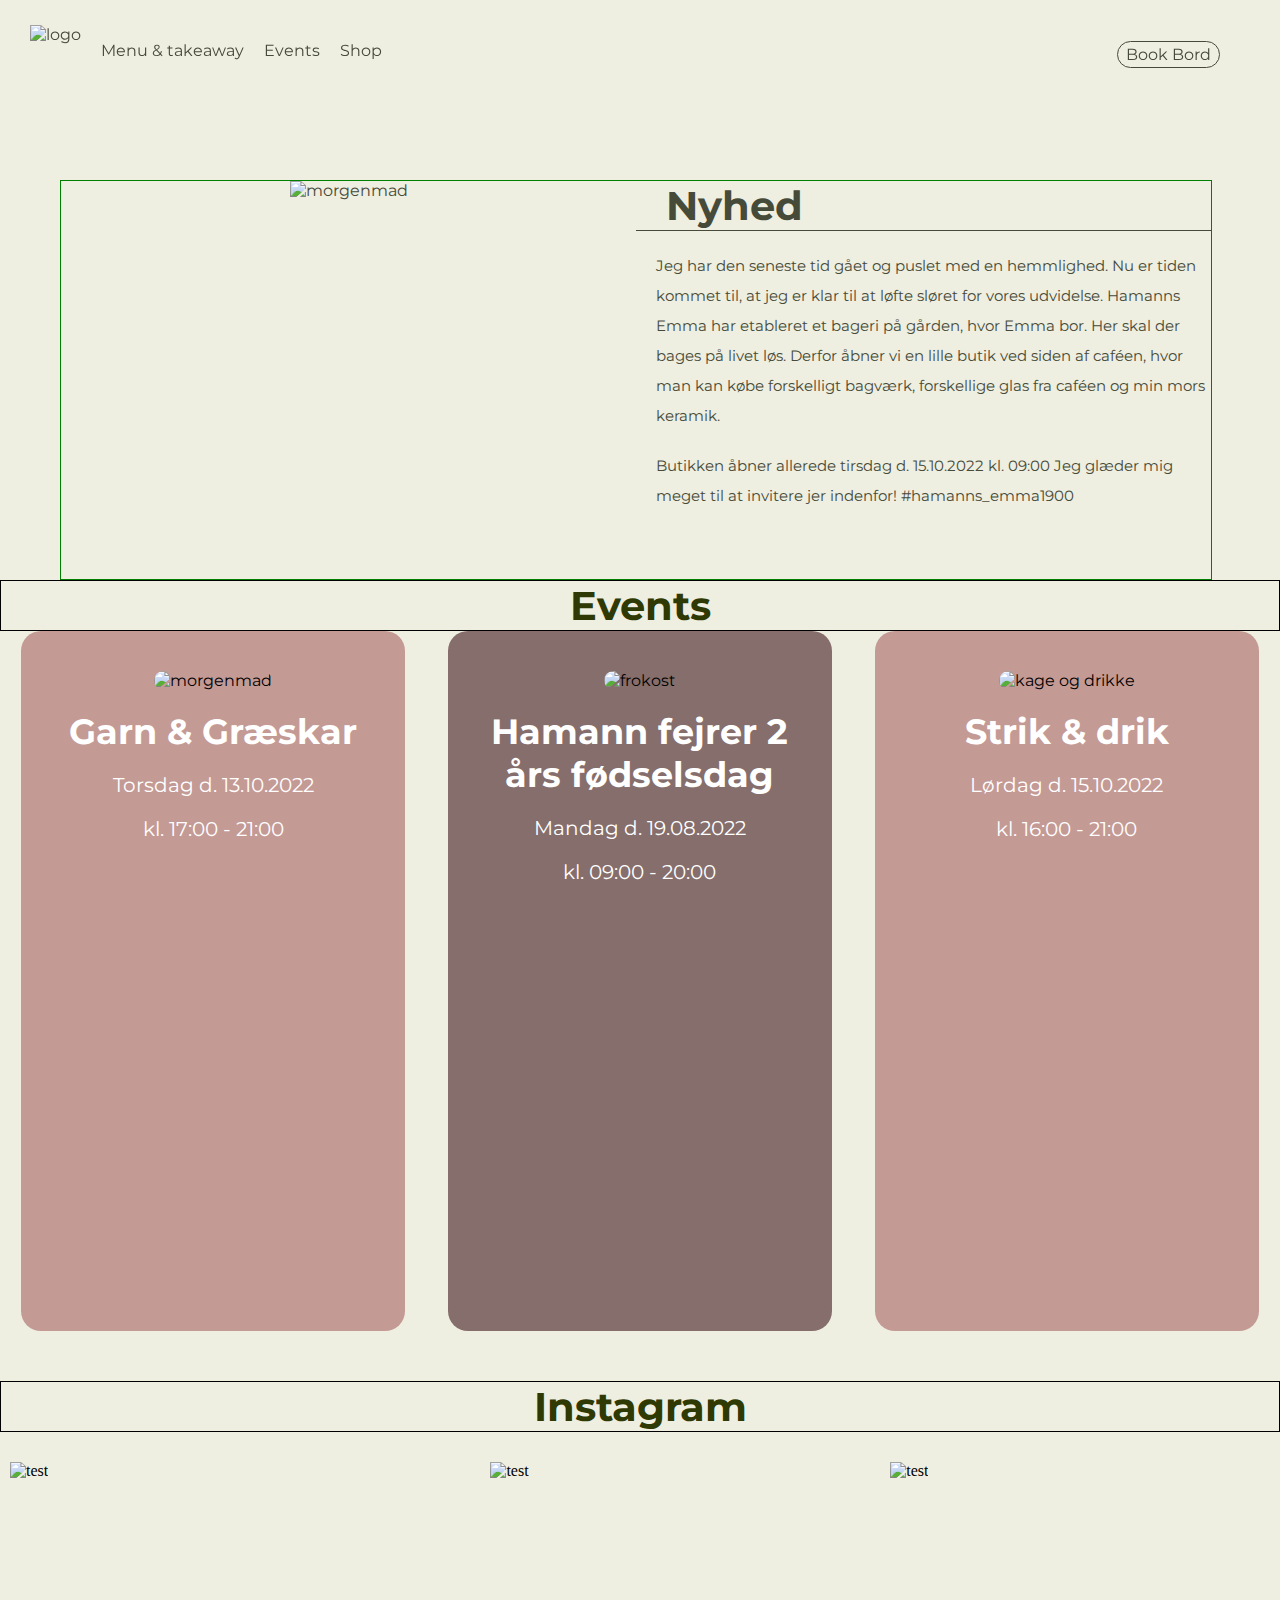
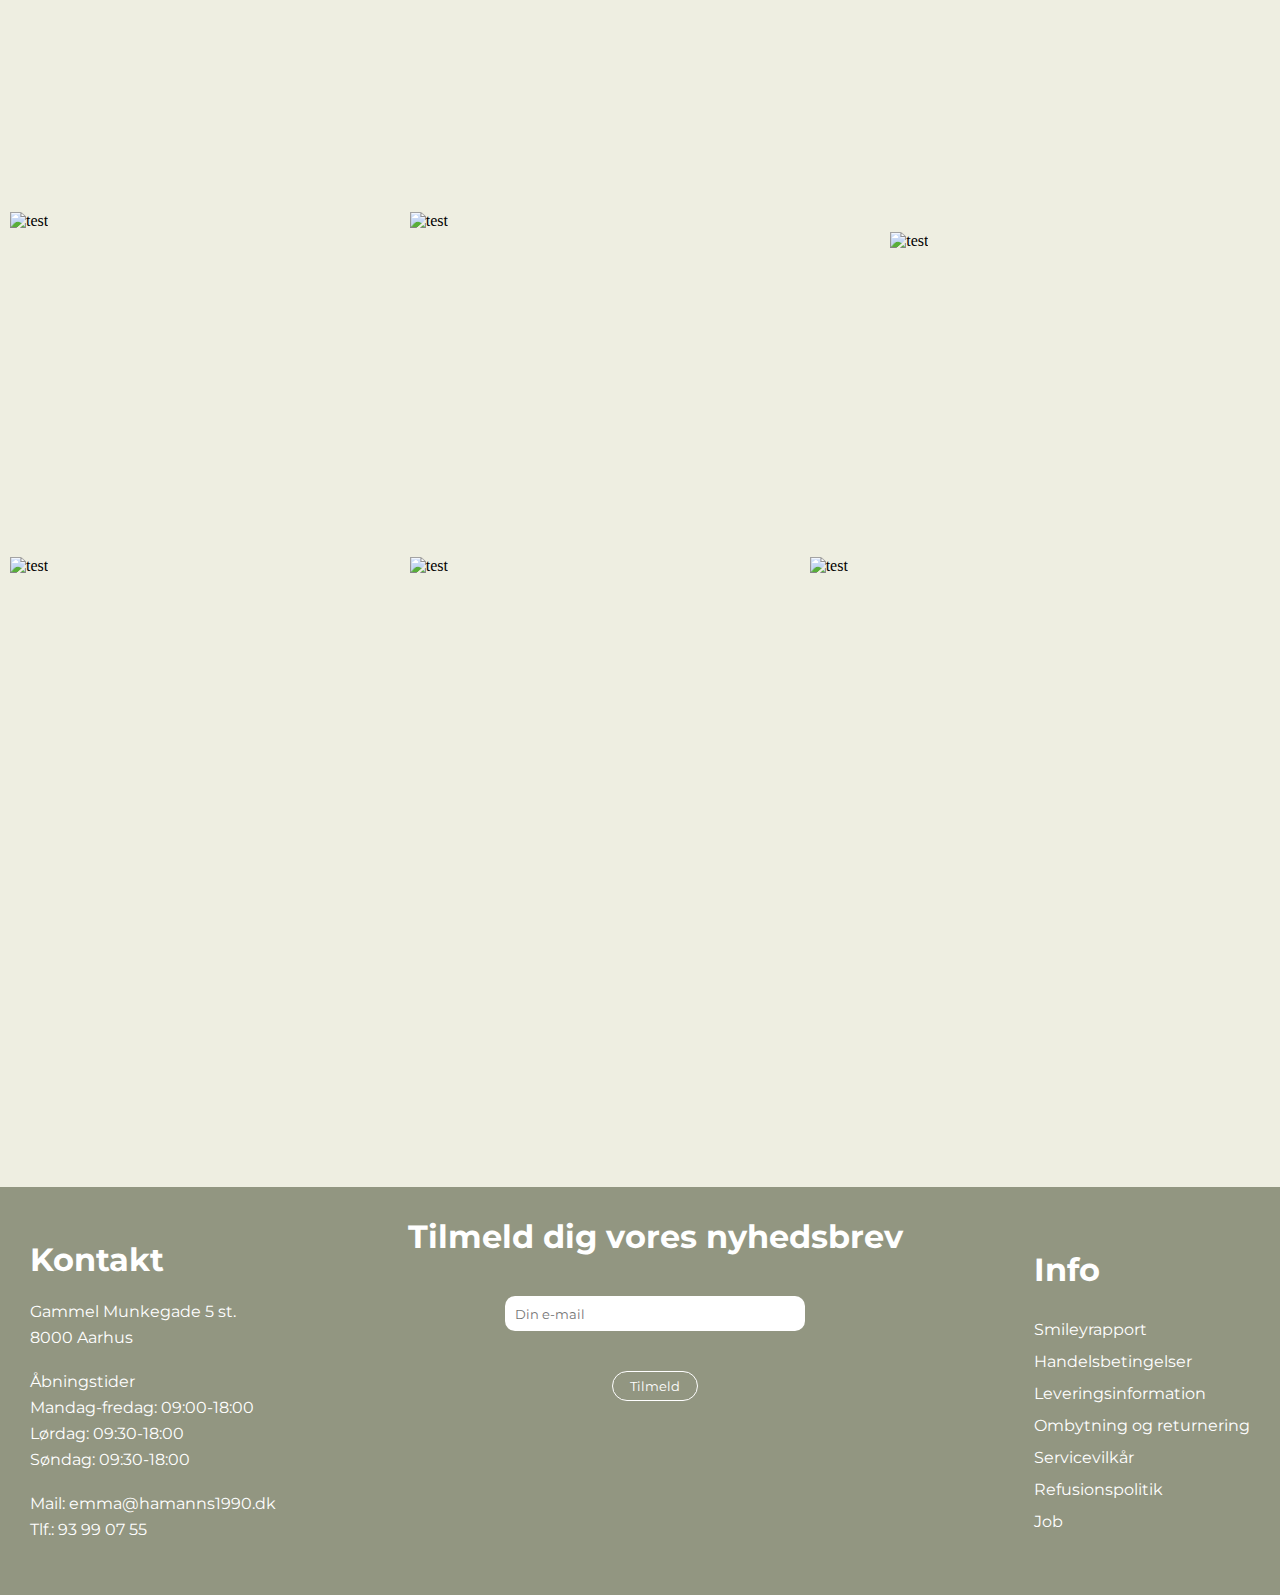
==== events.html @ f85b0db5 "SOFIE ALT nogenlunde rettet" ====
<!DOCTYPE html>
<html lang="en">
<head>
    <meta charset="UTF-8">
    <meta http-equiv="X-UA-Compatible" content="IE=edge">
    <meta name="viewport" content="width=device-width, initial-scale=1.0">
    <title>Events</title>

    <script src="https://kit.fontawesome.com/a5ca7cf292.js" crossorigin="anonymous"></script>

    <!-- LINK TIL STYLESHEET -->
    <link rel="Stylesheet" href="stylesheet_events.css">

     <!-- LINK TIL FONT -->
    <link rel="preconnect" href="https://fonts.googleapis.com"> 
    <link rel="preconnect" href="https://fonts.gstatic.com" crossorigin> 
    <link href="https://fonts.googleapis.com/css2?family=Montserrat:wght@300&display=swap" rel="stylesheet">

    <link rel="preconnect" href="https://fonts.googleapis.com">
    <link rel="preconnect" href="https://fonts.gstatic.com" crossorigin>
    <link href="https://fonts.googleapis.com/css2?family=Zen+Kurenaido&display=swap" rel="stylesheet">

</head>
<body>

<!-- HEADER -->
<main>
    <header>
        <nav class="puff-in-center" >
            <div>
               <a href="index.html"> <img src="images/logo.grøn.png" alt="logo" height="50px" width="auto"></a> 
            </div>
            <div class="navbar-left" >
                <div class="dropdown">
                    <button class="dropbtn">Menu & takeaway</button>

                    <div class="dropdown-content">
                      <a class="hover-underline-animation-dark" href="menu.html">Morgenmad</a>
                      <a class="hover-underline-animation-dark" href="menu.html#frokost">Frokost</a>
                      <a class="hover-underline-animation-dark" href="menu.html#kage">Kage & drikke</a>

                    </div>
                  </div> 

                <a href="events.html">Events</a>

                <div class="dropdown">
                    <button class="dropbtn">Shop</button>
                    <div class="dropdown-content">
                      <a class="hover-underline-animation-dark" href="shop.html">Kage</a>
                      <a class="hover-underline-animation-dark" href="shop.html">Glas</a>
                    </div>
                  </div>    
            </div>

            <div class="navbar-right" >
                <a href="#"><i class="fa-solid fa-bag-shopping"></i></a>
                <a id="book-button" href="#">Book Bord</a>
            </div>

            <div id="menuToggle">
                <!--Vi laver en skjult checkbox og placerer ovenpå vores burgermenu-->
                <input type="checkbox" />
                
                <!--Vi laver spans som vi programmerer til vores burger-->
                <span></span>
                <span></span>
                <span></span>
                
                <ul id="menu">
                  <a class="hover-underline-animation-dark" href="menu.html"><li>Menu & takeaway</li></a>
                  <a class="hover-underline-animation-dark" href="events.html"><li>Events</li></a>
                  <a class="hover-underline-animation-dark" href="shop.html"><li>Shop</li></a>
                </ul>
              </div>  
        </nav>
    </header>


<!-- SEKTION OM OS -->
<section class="cardsection">

    <div><img src="images/nyhed2.png" alt="morgenmad"></div>
    
    <div>
          <h1>Nyhed</h1>
          <hr>
          <p>Jeg har den seneste tid gået og puslet med en hemmlighed. Nu er tiden kommet til, 
             at jeg er klar til at løfte sløret for vores udvidelse. 
            Hamanns Emma har etableret et bageri på gården, hvor Emma bor. Her skal der bages på livet løs. 
            Derfor åbner vi en lille butik ved siden af caféen, hvor man kan købe forskelligt bagværk, forskellige glas fra caféen og min mors keramik.</p>
            
            <p>Butikken åbner allerede tirsdag d. 15.10.2022 kl. 09:00
            Jeg glæder mig meget til at invitere jer indenfor! #hamanns_emma1900</p>
    </div>
    
  </section>

<!-- CARDSCONTAINER MENU -->
    


<section class="overskrift" >
    <h1>Events</h1>
</section>
      
<section class="cardscontainer">
  <div>
      <img src="images/tredjeevent.png" alt="morgenmad">
        <h2> Garn & Græskar </h2>
        <p>Torsdag d. 13.10.2022 </p>
        <p>kl. 17:00 - 21:00</p>
  </div>
  
  <div a href="#">
        <img src="images/andetevent.png" alt="frokost">
        <h2>Hamann fejrer 2 års fødselsdag</h2>
        <p>Mandag d. 19.08.2022 </p>
        <p>kl. 09:00 - 20:00</p>
  </div>
  
  <div>
        <img src="images/førsteevent.png" alt="kage og drikke">
        <h2>Strik & drik</h2>
        <p>Lørdag d. 15.10.2022 </p>
        <p>kl. 16:00 - 21:00</p>
  </div>
  
</section>

<!-- KOLONNER INSTAGRAM -->

<section class="overskrift_instagram">
    <h1>Instagram</h1>
</section>
    
        <!-- KOLONNE ET : -->
        <section class="instagram_et">

            <div class="insta_et">
                <img src="images/instagram1.jpg" alt="test">
            </div>

            <div class="insta_to">
                <img src="images/instagram2.jpg" alt="test">
            </div>

            <div class="insta_tre">
                <img src="images/instagram3.jpg" alt="test">
            </div>
        </section>

        <!-- KOLONNE TO: -->
        <section class="instagram_to">

            <div class="insta_fire">
                <img src="images/instagram4.jpg" alt="test">
            </div>

            <div class="insta_fem">
                <img src="images/instagram5.jpg" alt="test">
            </div>
            
            <div class="insta_seks">
                <img src="images/instagram6.jpg" alt="test">
            </div>
        </section>

        <!-- KOLONNE Tre: -->
        <section class="instagram_tre">

            <div class="nyhed_fire">
                <img src="images/instagram7.jpg" alt="test">
            </div>

            <div class="nyhed_fem">
                <img src="images/instagram8.jpg" alt="test">
            </div>

            <div class="nyhed_seks">
                <img src="images/instagram9.jpg" alt="test">
            </div>
        </section>






    


    <footer>
        <div class="footer">
            <div id="column-one" >
                <h1>Kontakt</h1>
                <p>Gammel Munkegade 5 st.</p>
                <p>8000 Aarhus</p>
                <br>
                <p>Åbningstider</p>
                <p>Mandag-fredag: 09:00-18:00</p>
                <p>Lørdag: 09:30-18:00</p>
                <p>Søndag: 09:30-18:00</p>
                <br>
                <p>Mail: emma@hamanns1990.dk</p>
                <p>Tlf.: 93 99 07 55</p>
            </div>

            <div id="column-two">
                <h1>Tilmeld dig vores nyhedsbrev</h1>
                <form>
                    <input type="email" placeholder="Din e-mail" required>
                    <br>
                    <button type="submit">Tilmeld</button>
                </form>
                <div class="social-icons">
                    <i class="fa-brands fa-instagram"></i>
                    <i class="fa-brands fa-square-facebook"></i>
                </div>
            </div>

            <div id="column-three" >
                <h1>Info</h1>
                <a class="hover-underline-animation" href="#">Smileyrapport</a>
                <a class="hover-underline-animation" href="#">Handelsbetingelser</a>
                <a class="hover-underline-animation" href="#">Leveringsinformation</a>
                <a class="hover-underline-animation" href="#">Ombytning og returnering</a>
                <a class="hover-underline-animation" href="#">Servicevilkår</a>
                <a class="hover-underline-animation" href="#">Refusionspolitik</a>
                <a class="hover-underline-animation" href="#">Job</a>
            </div>
        </div>
    </footer>

</main>
</body>
</html>
---- stylesheet_events.css ----
*{
    margin: 0;
    padding: 0;
    box-sizing: border-box;
    text-decoration: none;
    list-style: none;}

main{
    background-color: #eeeee1;}

header{height: 30px;}


/* NAVIGATIONSBAR */
nav{
  width: 100%;
  z-index: 1;
  padding-top: 25px;
  position: fixed;}

nav img{
  margin-left: 10px;
  display: block;
  float: left;}

nav div a{
  display: block;
  float: left;
  color: #464a38;
  font-family: 'Montserrat', sans-serif;
  margin-right: 20px;
  margin-left: 20px;}

nav div i{
    color: #464a38;}

.navbar-left{
  margin-top: 16px;}

.navbar-right{
  float: right;}

#nav-mobile i{
  text-align: end;
  font-size: 40px;}


/* DROPDOWN I NAV */
.dropdown {
  float: left;
  overflow: hidden;}

.dropdown .dropbtn {
  font-size: 16px;  
  border: none;
  outline: none;
  color: #464a38;
  font-family: 'Montserrat', sans-serif;
  background-color: inherit;}

.navbar a:hover, .dropdown:hover .dropbtn {
  cursor: pointer;}

.dropdown-content {
  display: none;
  position: absolute;
  min-width: 160px;
  z-index: 0;
  animation: tracking-in-expand 0.7s cubic-bezier(0.215, 0.610, 0.355, 1.000) both;}

.dropdown-content a {
  float: none;
  color: #464a38;
  text-decoration: none;
  display: block;
  text-align: left;
  margin-left: -1px;
  margin-top: 10px;}

.dropdown:hover .dropdown-content {
  display: block;}

/* BOOK BORD KNAP I NAV */
#book-button{
  border: 1px solid #464a38;
  border-radius: 30px;
  padding: 3px 8px 3px 8px;
  transition: all .2s ease-in-out;
}

#book-button:hover{
  background-color: rgba(69, 71, 51, 0.127);
  transform: scale(1.2);
}


#book-button-forside a{
    position: absolute;
    top: 520px;
    left: 210px;
    color: #464a38;
    font-family: 'Montserrat', sans-serif;
    border-bottom: 1px #464a38 solid;
    padding: 0px 10px 0px 10px;
    font-size: 25px;
    transition: all .2s ease-in-out;
    animation: tracking-in-expand 2s cubic-bezier(0.215, 0.610, 0.355, 1.000) both;
  }
  
  #book-button-forside :hover{
    transform: scale(1.1);
  }














/* OVERSKRIFT EVENTS*/
.overskrift h1{
    width: 100%;
    color: #2e3903;
    font-family: 'Montserrat', sans-serif;
    font-size: 40px;
    border: 1px solid black;
    text-align: center;
  }




/* CARDSCONTAINER - EVENTS */
.cardscontainer{
    display:flex;
    justify-content:space-around;
    width:100%;
    flex-wrap:wrap;
    
    margin-bottom: 50px;
    height: 700px;
  }

.cardscontainer div{
    width:30%;
    border-radius:20px;
    position: relative;
    font-family: 'Montserrat', sans-serif;
    text-align:center;
}


.cardscontainer div h2{
    font-size: 35px;
    color: white;
    padding-left: 15px;
    padding-right: 15px;
    padding-bottom: 20px;
  }

.cardscontainer div p{
    font-size: 20px;
    color: white;
    padding-bottom: 20px;
  }

.cardscontainer div:first-child, .cardscontainer div:last-child{
    background-color: #c49a95;}

.cardscontainer div:nth-child(2){
    background-color: #856e6b;}





.cardscontainer img{
    margin-top: 40px;
    border-radius: 10px;
    margin-bottom: 20px;}

    













/* CARDSECTION - EVENTS - NYHED */
.cardsection{
    display:flex;
    justify-content:space-around;
    width:90%;

    margin-left: 60px;
    margin-top: 150px;
    height: 400px;
    color: #464a38;
    border: 1px solid green;
  }

.cardsection div{
  width:50%;
  padding-bottom:5px;
  
  
  border-radius:20px;
  position: relative;
  font-family: 'Montserrat', sans-serif;
  text-align:center;}

.cardsection h1{
    font-size: 40px;
    margin-left: 30px;
    margin-bottom: 0px;
    text-align: left;}

.cardsection p{
    text-align: left;
    line-height: 30px;
    margin-left: 20px;
    margin-top: 20px;
    font-size: 15px;}

hr{
    height: 1px;
    background-color: #464a38;
    border: none;}

















/* OVERSKRIFT INSTAGRAM */
  .overskrift_instagram h1{
    width: 100%;
    color: #2e3903;
    font-family: 'Montserrat', sans-serif;
    font-size: 40px;
    border: 1px solid black;
    text-align: center;
  }


/* INSTAGRAM SECTION */
.instagram_et, .instagram_to, .instagram_tre{
    display: flex;
    justify-content: space-around;
    overflow: hidden;
    }

 .instagram_et > div, .instagram_to > div, .instagram_tre > div{
    width: 33%;
    height: 330px;
    margin: 10px;
    background-color: #eeeee1;
    position: relative;}

/* INSTAGRAM RÆKKE 1 */
 .instagram_et > div:first-child{
    width: 40%;}

 .instagram_et{margin-top: 20px;}


/* INSTAGRAM RÆKKE 2 */
.instagram_to > div{
    width: 33%;
    background-color: #eeeee1;
    position: relative;}

.instagram_to > div:nth-child(2){
    width: 40%;}

.instagram_to > div:last-child{
    margin-top: 30px;}


/* INSTAGRAM RÆKKE 3 */
.instagram_tre{
    margin-top: -25px;}

.instagram_tre > div{
    margin-bottom: 100px;}

.instagram_tre > div:last-child{
    width: 40%;}

















/* OVERSKRIFT - SHOP */
  .overskrift h1{
    width: 100%;
    color: #2e3903;
    font-family: 'Montserrat', sans-serif;
    font-size: 40px;
    border: 1px solid black;
    text-align: center;
  }


/* CARDSCONTAINER - SHOP */
.cardscontainer_shop{
    display:flex;
    justify-content:space-around;
    width:100%;
    flex-wrap:wrap;
    margin-top: 0px;
    margin-bottom: 50px;
    height: 800px;}

.cardscontainer_shop div{
    width: 45%;
    padding-bottom:5px;
    margin-top: 50px;
    border:2px solid white;
    border-radius:20px;
    position: relative;
    font-family: 'Montserrat', sans-serif;
    text-align:center;}

.cardscontainer_shop div p, .cardscontainer_shop div h2{
    margin:15px;
    color: rgb(255, 255, 255);}

.cardscontainer_shop div h2{
    text-transform:uppercase;
    font-size: 35px;
    margin-top: 40px;
    margin-bottom: 30px;}

.cardscontainer_shop div p{
    font-size: 20px;
    margin-top: 40px;}

.cardscontainer_shop div:first-child{
    background-color: #856e6b;

}

.cardscontainer_shop div:last-child{
    background-color: #c49a95;}

.cardscontainer img{
    margin-top: 40px;
    border-radius: 10px;
    margin-bottom: 20px;}










/* CARDSCONTAINER - INFO */

.cardscontainer_shop_info{
    display:flex;
    justify-content:space-around;
    width:100%;
    margin-top: 100px;
    flex-wrap:wrap;
    height: 500px;}

.cardscontainer_shop_info div{
    width: 45%;
    padding-bottom:5px;
    height: 500px;
    border-radius:20px;
    position: relative;
    font-family: 'Montserrat', sans-serif;
    text-align:center;}

.cardscontainer_shop_info div p, .cardscontainer_shop_info div h2{
    margin-top: 200px;
    margin:15px;
    color: #464a38;}

.cardscontainer_shop_info div h2{
    text-transform:uppercase;
    font-size: 30px;
    margin-top: 15px;
    margin-bottom: 30px;}

.cardscontainer_shop_info div p{
    font-size: 20px;
    margin-top: 40px;}

.cardscontainer_shop_info img{
    width: 20%;
    border-radius: 10px;
    margin-bottom: 20px;}

.logoet{
  margin-top: 100px;}




/* SLIDESHOW SHOP */    
.slideshow_SHOP{
    height: 500px;
    width:100%;}

  .slideshow_SHOP img{
    width: 100%;}

  .w3-content{
    width: 100%;}


  
.slideshow{
    display:flex;
    justify-content:space-around;
    width:100%;
    flex-wrap:wrap;
    margin-top: 0px;
    height: 640px;}
    
.slideshow div{
    position: relative;
    margin-top: 0px;
    justify-content: space-around;
    width: 90%;}
  











/* FOOTER */
.footer{
    width: 100%;
    display: flex;
    padding: 40px;
    align-items: center;
    justify-content: space-between;
    color: white;
    background-color: #929681;
    position: relative;
    margin-top: 200px;
    bottom: 0;}

.footer .column-two{
    text-align: center;}

/* FOOTER TEXT */
.footer p{
    line-height: 22px;
    font-family: 'Montserrat', sans-serif;}

.footer h1{
    margin-bottom: 20px;
    font-family: 'Montserrat', sans-serif;}

.footer a{
    display: block;
    color: white;
    line-height: 22px;
    font-family: 'Montserrat', sans-serif;}

/* NYHEDSBREV */
form input{
    width: 300px;
    height: 35px;
    padding-left: 10px;
    border-radius: 10px;
    border: none;
    outline: none;
    margin-bottom: 40px;
    text-align: left;
    background-color: white;}

/* TILMELDNINGSKNAP */
  form button{
    background: transparent;
    color: white;
    border: 1px solid white;
    border-radius: 10px;
    padding: 8px 23px;
    cursor: pointer;}

  /* SOCIALE MEDIER IKONER */
.social-icons{
    margin-top: 50px;}
  
.social-icons i{
    font-size: 30px;
    cursor: pointer;
    padding-left: 10px;
    padding-right: 10px;}


.footer{
    width: 100%;
    display: flex;
    align-items: center;
    justify-content: space-between;
    color: white;
    background-color: rgb(146,150,129);
    padding: 30px;
    bottom: 0;}
  
  
#column-two{
    text-align: center;}
  
  
/* FOOTER TEXT */
.footer p{
    line-height: 26px;
    font-family: 'Montserrat', sans-serif;}
  
.footer h1{
    margin-bottom: 20px;
    font-family: 'Montserrat', sans-serif;}
  
.footer a{
    display: block;
    color: white;
    line-height: 22px;
    font-family: 'Montserrat', sans-serif;
    padding-top: 10px;}
  
/* NYHEDSBREV */
form input{
    width: 300px;
    height: 35px;
    padding-left: 10px;
    border-radius: 10px;
    margin-top: 20px;
    border: none;
    outline: none;
    margin-bottom: 40px;
    text-align: left;
    background-color: white;
    font-family: 'Montserrat', sans-serif;}
  
/* TILMELDNINGSKNAP */
form button {
    background: transparent;
    color: white;
    border: 1px solid white;
    border-radius: 30px;
    padding: 6px 17px;
    cursor: pointer;
    font-family: 'Montserrat', sans-serif;
    font-size: 13px;
    transition: all .2s ease-in-out;}
  
form button:hover{
    background-color: rgba(255, 255, 255, 0.2);
    transform: scale(1.1);}
  
/* SOCIALE MEDIER IKONER */
  .social-icons{
    padding-top: 80px;}
    
  .social-icons i{
    font-size: 30px;
    cursor: pointer;
    padding-left: 10px;
    padding-right: 10px;
    transition: all .2s ease-in-out;}
  
  .social-icons i:hover{
    transform: scale(1.3);}
  
  
  
  
  
  










  
  
  
  /*----BURGER MENU I MOBILE VERSION----*/
  #menuToggle{
    display: block;
    position: relative;
    float: right;
    z-index: 1;
  }
  
  #menuToggle a{
    text-decoration: none;
    color: #464a38;
    transition: color 0.3s ease;
  }
  
  #menuToggle input{
    display: block;
    width: 40px;
    height: 32px;
    position: absolute;
    top: -7px;
    left: -5px;
    
    cursor: pointer;
    
    opacity: 0; /*skjul vores button*/
    z-index: 2; /*og placer den ovenpå vores burger*/
  }
  
  /*----Burger menu----*/
  #menuToggle span{
    display: block;
    width: 33px;
    height: 4px;
  
    margin-right: 40px;
    margin-bottom: 5px;
    position: relative;
    
    background: #464a38;
    border-radius: 3px;
    
    z-index: 1;
    
    transform-origin: 4px 0px;
    
    transition: transform 0.5s cubic-bezier(0.77,0.2,0.05,1.0),
                background 0.5s cubic-bezier(0.77,0.2,0.05,1.0),
                opacity 0.55s ease;
  }
  
  #menuToggle span:first-child{
    transform-origin: 0% 0%;
  }
  
  #menuToggle span:nth-last-child(2){
    transform-origin: 0% 100%;
  }
  
  /*----Vi laver burgeren om til et kryds----*/
  #menuToggle input:checked ~ span{
    opacity: 1;
    transform: rotate(45deg) translate(-2px, -1px);
    background: #464a38;
  }
  
  /*----Vi skjuler stregen i midten----*/
  #menuToggle input:checked ~ span:nth-last-child(3){
    opacity: 0;
    transform: rotate(0deg) scale(0.2, 0.2);
  }
  
  /*----Sidste streg skal rotere modsat vej----*/
  #menuToggle input:checked ~ span:nth-last-child(2){
    transform: rotate(-45deg) translate(0, -1px);
  }
  
  #menu
  {
    position: absolute;
    width: 300px;
    height: 700px;
    margin: -100px 0 0 -200px;
    padding-top: 125px;
    padding-right: 120px;
    
    background: #eeeee1;
    list-style-type: none;
   
    
    transform-origin: 0% 0%;
    transform: translate(100%, 0);
    transition: transform 0.5s cubic-bezier(0.77,0.2,0.05,1.0);
  }
  
  #menu li{
    padding: 10px 0;
    font-size: 20px;
  }
  
  /*----Så den slider ind fra højre----*/
  #menuToggle input:checked ~ ul
  {
    transform: none;
  }
  





/*----ANIMATIONER & TRANSITIONS----*/
/*----NAV ANIMATION----*/
.puff-in-center {
	animation: puff-in-center 2s cubic-bezier(0.470, 0.000, 0.745, 0.715) both;
}

 @keyframes puff-in-center {
  0% {
    transform: scale(1);
    filter: blur(4px);
    opacity: 0;
  }
  100% {
    transform: scale(1);
    filter: blur(0px);
    opacity: 1;
  }
}


/*----DROPDOWN ANIMATION----*/
 @keyframes tracking-in-expand {
  0% {
    letter-spacing: -0.5em;
    opacity: 0;
  }
  40% {
    opacity: 0.6;
  }
  100% {
    opacity: 1;
  }
}

/*----UNDERLINE ANIMATION LYS----*/
.hover-underline-animation {
  display: inline-block;
  position: relative;
  color: white
}

.hover-underline-animation:after {
  content: '';
  position: absolute;
  width: 100%;
  transform: scaleX(0);
  height: 1px;
  bottom: 0;
  left: 0;
  background-color: white;
  transform-origin: bottom right;
  transition: transform 0.50s ease-out;
}
  
.hover-underline-animation:hover:after {
  transform: scaleX(1);
  transform-origin: bottom left;
}

/*----UNDERLINE ANIMATION MØRK----*/
.hover-underline-animation-dark {
  display: inline-block;
  position: relative;
  color: white
}

.hover-underline-animation-dark:after {
  content: '';
  position: absolute;
  width: 100%;
  transform: scaleX(0);
  height: 1px;
  bottom: 0;
  left: 0;
  background-color: #464a38;
  transform-origin: bottom right;
  transition: transform 0.50s ease-out;
}
  
.hover-underline-animation-dark:hover:after {
  transform: scaleX(1);
  transform-origin: bottom left;
}

/*----BOOK BORD----*/
 @keyframes tracking-in-expand {
  0% {
    letter-spacing: -0.7em;
    opacity: 0;
  }
  40% {
    opacity: 0.6;
  }
  100% {
    opacity: 1;
  }
}







/*----RESPONSIVE----*/
/*----LAPTOP----*/
@media screen and (min-width: 768px){
    #menuToggle span{
      display: none !important; 
    }
    
    #menu{
      display: none;
    }
  
  }
  
  
  
  /*----MOBIL----*/
  @media screen and (max-width:768px){
    header{
      justify-content:space-between ;
  }
  
  .navbar-left, .navbar-right{
    display: none;
  }
  
  .forside-banner{
    flex-direction: column;
  }
  
  #forside-baggrund img{
    width: 100%;
    height: 600px;
  }
  
  #book-button-forside a{
    text-align: center;
  }
  
  .slideshow_sectionINDEX{
    width: 100%;
    height: 600px;
    margin-top: -4px;
  }
  
  .slideshow_sectionINDEX img{
    width: 120%;
  }
  
  .footer{
    flex-direction: column;
  }
  
  .footer :nth-child(1){order: 2;}
  .footer :nth-child(2){order: 1;}
  .footer :nth-child(3){order: 3;}
  
  
  #column-two{
    margin-bottom: 40px;
    text-align: center;
  }
  
  #column-one{
    margin-bottom: 40px;
    text-align: center;
  }
  
  #column-three{
    text-align: center;
  }
  
  
  
  }
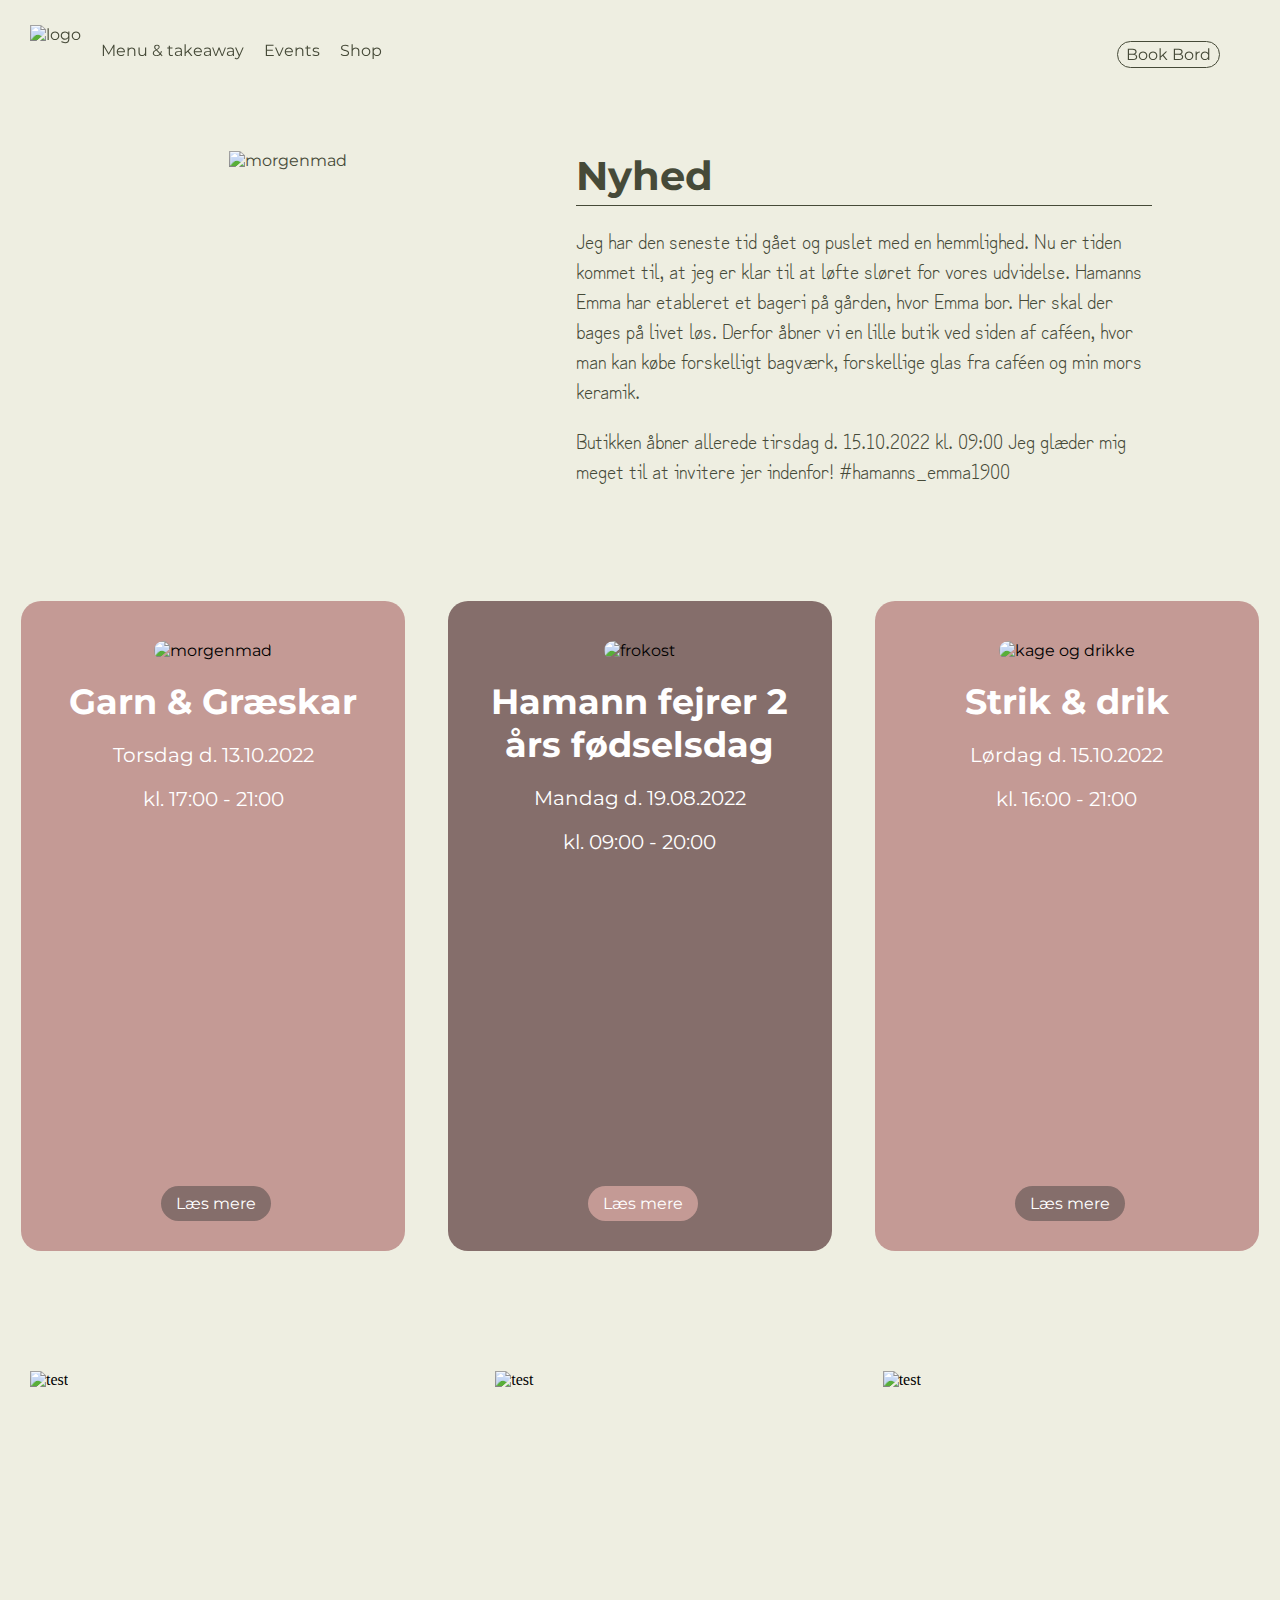
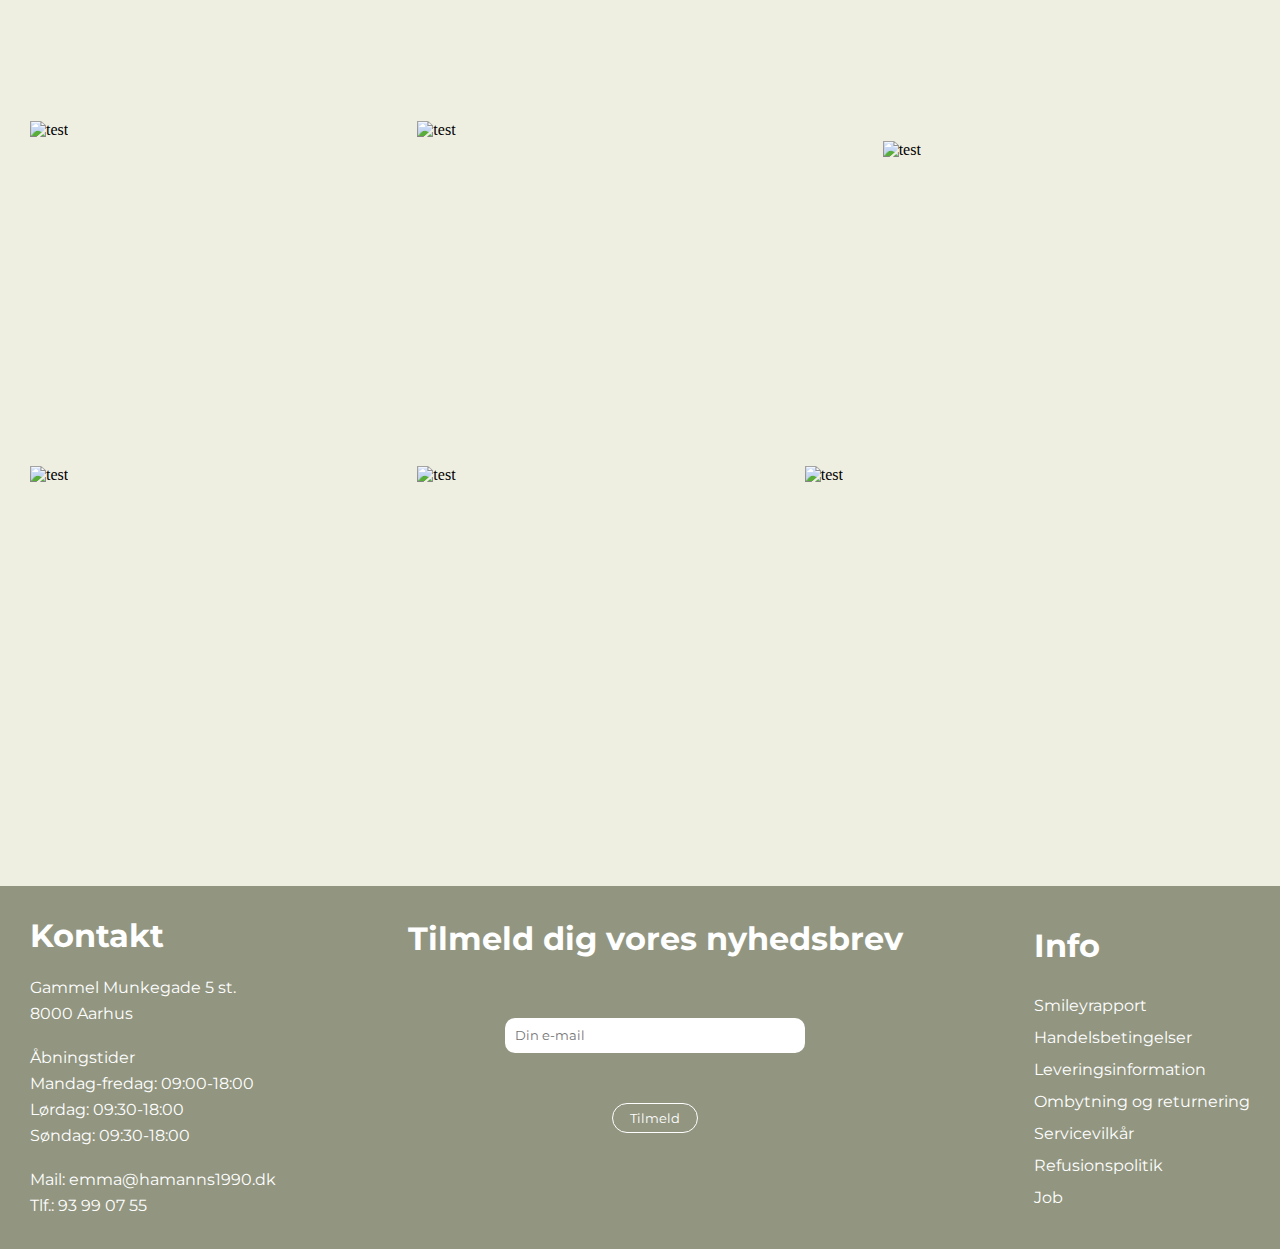
==== commit ac2f0f99: "RETTET - næsten done" ====
--- a/events.html
+++ b/events.html
@@ -100,9 +100,7 @@
     
 
 
-<section class="overskrift" >
-    <h1>Events</h1>
-</section>
+
       
 <section class="cardscontainer">
   <div>
@@ -110,6 +108,7 @@
         <h2> Garn & Græskar </h2>
         <p>Torsdag d. 13.10.2022 </p>
         <p>kl. 17:00 - 21:00</p>
+        <a href="#">Læs mere</a>
   </div>
   
   <div a href="#">
@@ -117,6 +116,7 @@
         <h2>Hamann fejrer 2 års fødselsdag</h2>
         <p>Mandag d. 19.08.2022 </p>
         <p>kl. 09:00 - 20:00</p>
+        <a href="#">Læs mere</a>
   </div>
   
   <div>
@@ -124,16 +124,13 @@
         <h2>Strik & drik</h2>
         <p>Lørdag d. 15.10.2022 </p>
         <p>kl. 16:00 - 21:00</p>
+        <a href="#">Læs mere</a>
   </div>
   
 </section>
 
 <!-- KOLONNER INSTAGRAM -->
-
-<section class="overskrift_instagram">
-    <h1>Instagram</h1>
-</section>
-    
+<section class="instagram" >
         <!-- KOLONNE ET : -->
         <section class="instagram_et">
 
@@ -181,8 +178,7 @@
                 <img src="images/instagram9.jpg" alt="test">
             </div>
         </section>
-
-
+</section>
 
 
 
--- a/stylesheet_events.css
+++ b/stylesheet_events.css
@@ -1,19 +1,21 @@
-
-
 *{
-    margin: 0;
-    padding: 0;
-    box-sizing: border-box;
-    text-decoration: none;
-    list-style: none;}
+  margin: 0;
+  padding: 0;
+  box-sizing: border-box;
+  text-decoration: none;
+  list-style: none;
+}
 
 main{
-    background-color: #eeeee1;}
-
-header{height: 30px;}
-
-
-/* NAVIGATIONSBAR */
+  background-color: #eeeee1;
+}
+
+header{
+  height: 1px;
+}
+
+
+/*----NAVIGATIONSBAR----*/
 nav{
   width: 100%;
   z-index: 1;
@@ -47,7 +49,7 @@
   font-size: 40px;}
 
 
-/* DROPDOWN I NAV */
+/*----DROPDOWN I NAV----*/
 .dropdown {
   float: left;
   overflow: hidden;}
@@ -82,7 +84,7 @@
 .dropdown:hover .dropdown-content {
   display: block;}
 
-/* BOOK BORD KNAP I NAV */
+/*----BOOK BORD KNAP I NAV----*/
 #book-button{
   border: 1px solid #464a38;
   border-radius: 30px;
@@ -96,309 +98,283 @@
 }
 
 
-#book-button-forside a{
-    position: absolute;
-    top: 520px;
-    left: 210px;
-    color: #464a38;
-    font-family: 'Montserrat', sans-serif;
-    border-bottom: 1px #464a38 solid;
-    padding: 0px 10px 0px 10px;
-    font-size: 25px;
-    transition: all .2s ease-in-out;
-    animation: tracking-in-expand 2s cubic-bezier(0.215, 0.610, 0.355, 1.000) both;
-  }
-  
-  #book-button-forside :hover{
-    transform: scale(1.1);
-  }
-
-
-
-
-
-
-
-
-
-
-
-
-
-
-/* OVERSKRIFT EVENTS*/
-.overskrift h1{
-    width: 100%;
-    color: #2e3903;
-    font-family: 'Montserrat', sans-serif;
-    font-size: 40px;
-    border: 1px solid black;
-    text-align: center;
-  }
-
-
-
-
-/* CARDSCONTAINER - EVENTS */
-.cardscontainer{
-    display:flex;
-    justify-content:space-around;
-    width:100%;
-    flex-wrap:wrap;
-    
-    margin-bottom: 50px;
-    height: 700px;
-  }
-
-.cardscontainer div{
-    width:30%;
-    border-radius:20px;
-    position: relative;
-    font-family: 'Montserrat', sans-serif;
-    text-align:center;
-}
-
-
-.cardscontainer div h2{
-    font-size: 35px;
-    color: white;
-    padding-left: 15px;
-    padding-right: 15px;
-    padding-bottom: 20px;
-  }
-
-.cardscontainer div p{
-    font-size: 20px;
-    color: white;
-    padding-bottom: 20px;
-  }
-
-.cardscontainer div:first-child, .cardscontainer div:last-child{
-    background-color: #c49a95;}
-
-.cardscontainer div:nth-child(2){
-    background-color: #856e6b;}
-
-
-
-
-
-.cardscontainer img{
-    margin-top: 40px;
-    border-radius: 10px;
-    margin-bottom: 20px;}
-
-    
-
-
-
-
-
-
-
-
-
-
-
-
-
-/* CARDSECTION - EVENTS - NYHED */
+
+
+
+
+
+
+
+
+
+
+
+/*------NYHED------*/
 .cardsection{
-    display:flex;
-    justify-content:space-around;
-    width:90%;
-
-    margin-left: 60px;
-    margin-top: 150px;
-    height: 400px;
-    color: #464a38;
-    border: 1px solid green;
-  }
+  display:flex;
+  justify-content:space-around;
+  width:90%;
+  margin-top: 150px;
+  height: 400px;
+  color: #464a38;
+}
 
 .cardsection div{
   width:50%;
   padding-bottom:5px;
-  
-  
   border-radius:20px;
   position: relative;
   font-family: 'Montserrat', sans-serif;
-  text-align:center;}
-
+  text-align:center;
+}
+
+
+/*------TEKST I NYHED------*/
 .cardsection h1{
-    font-size: 40px;
-    margin-left: 30px;
-    margin-bottom: 0px;
-    text-align: left;}
+  font-size: 40px;
+  text-align: left;
+  padding-bottom: 5px;
+}
 
 .cardsection p{
-    text-align: left;
-    line-height: 30px;
-    margin-left: 20px;
-    margin-top: 20px;
-    font-size: 15px;}
+  text-align: left;
+  line-height: 30px;
+  margin-top: 20px;
+  font-size: 20px;
+  font-family: 'Zen Kurenaido', sans-serif;
+}
 
 hr{
-    height: 1px;
-    background-color: #464a38;
-    border: none;}
-
-
-
-
-
-
-
-
-
-
-
-
-
-
-
-
-
-/* OVERSKRIFT INSTAGRAM */
-  .overskrift_instagram h1{
-    width: 100%;
-    color: #2e3903;
-    font-family: 'Montserrat', sans-serif;
-    font-size: 40px;
-    border: 1px solid black;
-    text-align: center;
-  }
-
-
-/* INSTAGRAM SECTION */
+  height: 1px;
+  background-color: #464a38;
+  border: none;
+}
+
+
+
+
+
+
+/*----CARDSCONTAINER EVENTS----*/
+.cardscontainer{
+  display:flex;
+  justify-content:space-around;
+  width:100%;
+  margin-top: 50px;
+  margin-bottom: 110px;
+  height: 650px;
+}
+
+.cardscontainer div{
+  width:30%;
+  border-radius:20px;
+  position: relative;
+  font-family: 'Montserrat', sans-serif;
+  text-align:center;
+}
+
+/*----TEKST I CARDSCONTAINER EVENTS----*/
+.cardscontainer div h2{
+  font-size: 35px;
+  color: white;
+  padding-left: 15px;
+  padding-right: 15px;
+  padding-bottom: 20px;
+}
+
+.cardscontainer div p{
+  font-size: 20px;
+  color: white;
+  padding-bottom: 20px;
+}
+
+.cardscontainer div:first-child, .cardscontainer div:last-child{
+  background-color: #c49a95;
+}
+
+.cardscontainer div:nth-child(2){
+  background-color: #856e6b;
+}
+
+.cardscontainer img{
+  margin-top: 40px;
+  border-radius: 10px;
+  margin-bottom: 20px;
+}
+
+/*----BUTTON I CARDSCONTAINER EVENTS----*/
+.cardscontainer a{
+  color: white;
+  background-color: #856e6b;
+  padding: 8px 15px 8px 15px;
+  border-radius: 20px;
+  position: absolute;
+  bottom: 30px;
+  left: 140px;
+  transition: all .2s ease-in-out;
+}
+
+.cardscontainer div:nth-child(2) a{
+  background-color: #c49a95;
+}
+.cardscontainer a:hover{
+  transform: scale(1.2);
+}
+
+
+
+
+
+
+
+
+
+
+
+
+
+/*----INSTAGRAM SECTION----*/
+.instagram{
+  margin: 0px 20px 80px 20px;
+}
+
 .instagram_et, .instagram_to, .instagram_tre{
-    display: flex;
-    justify-content: space-around;
-    overflow: hidden;
-    }
-
- .instagram_et > div, .instagram_to > div, .instagram_tre > div{
-    width: 33%;
-    height: 330px;
-    margin: 10px;
-    background-color: #eeeee1;
-    position: relative;}
-
-/* INSTAGRAM RÆKKE 1 */
- .instagram_et > div:first-child{
-    width: 40%;}
-
- .instagram_et{margin-top: 20px;}
-
-
-/* INSTAGRAM RÆKKE 2 */
+  display: flex;
+  justify-content: space-around;
+  overflow: hidden;
+}
+
+.instagram div{
+  width: 33%;
+  height: 330px;
+  margin: 10px;
+  background-color: #eeeee1;
+  position: relative;
+} 
+
+/*----INSTAGRAM RÆKKE 1----*/
+.instagram_et > div:first-child{
+  width: 40%;
+}
+
+/*----INSTAGRAM RÆKKE 2----*/
 .instagram_to > div{
-    width: 33%;
-    background-color: #eeeee1;
-    position: relative;}
+  width: 33%;
+  background-color: #eeeee1;
+  position: relative;
+}
 
 .instagram_to > div:nth-child(2){
-    width: 40%;}
+  width: 40%;
+}
 
 .instagram_to > div:last-child{
-    margin-top: 30px;}
-
-
-/* INSTAGRAM RÆKKE 3 */
+  margin-top: 30px;
+}
+
+/*----INSTAGRAM RÆKKE 3----*/
 .instagram_tre{
-    margin-top: -25px;}
-
-.instagram_tre > div{
-    margin-bottom: 100px;}
+  margin-top: -25px;
+}
 
 .instagram_tre > div:last-child{
-    width: 40%;}
-
-
-
-
-
-
-
-
-
-
-
-
-
-
-
-
-
-/* OVERSKRIFT - SHOP */
-  .overskrift h1{
-    width: 100%;
-    color: #2e3903;
-    font-family: 'Montserrat', sans-serif;
-    font-size: 40px;
-    border: 1px solid black;
-    text-align: center;
-  }
-
-
-/* CARDSCONTAINER - SHOP */
+  width: 40%;
+}
+
+
+
+
+
+
+
+
+
+
+
+
+
+
+
+
+
+
+
+
+/*----CARDSCONTAINER SHOP----*/
 .cardscontainer_shop{
-    display:flex;
-    justify-content:space-around;
-    width:100%;
-    flex-wrap:wrap;
-    margin-top: 0px;
-    margin-bottom: 50px;
-    height: 800px;}
+  display:flex;
+  justify-content:space-around;
+  width:100%;
+  margin-bottom: 70px;
+  height: 800px;
+}
 
 .cardscontainer_shop div{
-    width: 45%;
-    padding-bottom:5px;
-    margin-top: 50px;
-    border:2px solid white;
-    border-radius:20px;
-    position: relative;
-    font-family: 'Montserrat', sans-serif;
-    text-align:center;}
-
-.cardscontainer_shop div p, .cardscontainer_shop div h2{
-    margin:15px;
-    color: rgb(255, 255, 255);}
+  width: 45%;
+  padding-bottom:5px;
+  margin-top: 50px;
+  border-radius:20px;
+
+  font-family: 'Montserrat', sans-serif;
+  text-align:center;
+}
 
 .cardscontainer_shop div h2{
-    text-transform:uppercase;
-    font-size: 35px;
-    margin-top: 40px;
-    margin-bottom: 30px;}
+  color: white;
+  font-size: 35px;
+}
+
+.cardscontainer_shop div h3{
+  padding-top: 15px;
+  color: white;
+  font-family: 'Zen Kurenaido', sans-serif;
+  font-size: 23px;
+}
 
 .cardscontainer_shop div p{
-    font-size: 20px;
-    margin-top: 40px;}
+  padding-top: 15px;
+  padding-bottom: 35px;
+  color: white;
+  font-size: 20px;
+  font-family: 'Zen Kurenaido', sans-serif;
+}
 
 .cardscontainer_shop div:first-child{
-    background-color: #856e6b;
-
+  background-color: #856e6b;
 }
 
 .cardscontainer_shop div:last-child{
-    background-color: #c49a95;}
-
-.cardscontainer img{
-    margin-top: 40px;
-    border-radius: 10px;
-    margin-bottom: 20px;}
-
-
-
-
-
-
-
-
-
-
-/* CARDSCONTAINER - INFO */
-
+  background-color: #856e6b;
+}
+
+.cardscontainer_shop img{
+  padding: 35px 15px;
+}
+
+
+/*----BUTTON I CARDSCONTAINER SHOP----*/
+.cardscontainer_shop a{
+  color: white;
+  background-color: #c49a95;
+  padding: 8px 15px 8px 15px;
+  border-radius: 20px;
+  
+  
+  transition: all .2s ease-in-out;
+}
+
+.cardscontainer_shop a:hover{
+  transform: scale(1.2);
+}
+
+
+
+
+
+
+
+
+/*----CARDSCONTAINER INFO----*/
 .cardscontainer_shop_info{
     display:flex;
     justify-content:space-around;
@@ -416,20 +392,25 @@
     font-family: 'Montserrat', sans-serif;
     text-align:center;}
 
-.cardscontainer_shop_info div p, .cardscontainer_shop_info div h2{
-    margin-top: 200px;
-    margin:15px;
-    color: #464a38;}
 
 .cardscontainer_shop_info div h2{
-    text-transform:uppercase;
-    font-size: 30px;
-    margin-top: 15px;
-    margin-bottom: 30px;}
-
+  color: #464a38;
+  font-size: 30px;
+  margin-top: 15px;
+  margin-bottom: 30px;
+}
+
+.cardscontainer_shop_info h3{
+  font-size: 22px;
+  color: #464a38;
+  font-family: 'Zen Kurenaido', sans-serif;
+}
 .cardscontainer_shop_info div p{
-    font-size: 20px;
-    margin-top: 40px;}
+  color: #464a38;
+  font-family: 'Zen Kurenaido', sans-serif;
+  font-size: 22px;
+
+}
 
 .cardscontainer_shop_info img{
     width: 20%;
@@ -478,87 +459,36 @@
 
 
 
-
-
-/* FOOTER */
+  
+  
+
+
+
+
+
+
+
+
+
+
+
+
+
+
+
+/*----FOOTER----*/
 .footer{
-    width: 100%;
-    display: flex;
-    padding: 40px;
-    align-items: center;
-    justify-content: space-between;
-    color: white;
-    background-color: #929681;
-    position: relative;
-    margin-top: 200px;
-    bottom: 0;}
-
-.footer .column-two{
-    text-align: center;}
-
-/* FOOTER TEXT */
-.footer p{
-    line-height: 22px;
-    font-family: 'Montserrat', sans-serif;}
-
-.footer h1{
-    margin-bottom: 20px;
-    font-family: 'Montserrat', sans-serif;}
-
-.footer a{
-    display: block;
-    color: white;
-    line-height: 22px;
-    font-family: 'Montserrat', sans-serif;}
-
-/* NYHEDSBREV */
-form input{
-    width: 300px;
-    height: 35px;
-    padding-left: 10px;
-    border-radius: 10px;
-    border: none;
-    outline: none;
-    margin-bottom: 40px;
-    text-align: left;
-    background-color: white;}
-
-/* TILMELDNINGSKNAP */
-  form button{
-    background: transparent;
-    color: white;
-    border: 1px solid white;
-    border-radius: 10px;
-    padding: 8px 23px;
-    cursor: pointer;}
-
-  /* SOCIALE MEDIER IKONER */
-.social-icons{
-    margin-top: 50px;}
-  
-.social-icons i{
-    font-size: 30px;
-    cursor: pointer;
-    padding-left: 10px;
-    padding-right: 10px;}
-
-
-.footer{
-    width: 100%;
-    display: flex;
-    align-items: center;
-    justify-content: space-between;
-    color: white;
-    background-color: rgb(146,150,129);
-    padding: 30px;
-    bottom: 0;}
-  
-  
-#column-two{
-    text-align: center;}
-  
-  
-/* FOOTER TEXT */
+  width: 100%;
+  display: flex;
+  align-items: center;
+  justify-content: space-between;
+  color: white;
+  background-color: rgb(146,150,129);
+  padding: 30px;
+  bottom: 0;
+}
+
+/*----FOOTER TEXT----*/
 .footer p{
     line-height: 26px;
     font-family: 'Montserrat', sans-serif;}
@@ -574,21 +504,26 @@
     font-family: 'Montserrat', sans-serif;
     padding-top: 10px;}
   
-/* NYHEDSBREV */
+/*----NYHEDSBREV----*/
 form input{
-    width: 300px;
-    height: 35px;
-    padding-left: 10px;
-    border-radius: 10px;
-    margin-top: 20px;
-    border: none;
-    outline: none;
-    margin-bottom: 40px;
-    text-align: left;
-    background-color: white;
-    font-family: 'Montserrat', sans-serif;}
-  
-/* TILMELDNINGSKNAP */
+  width: 300px;
+  height: 35px;
+  padding-left: 10px;
+  border-radius: 10px;
+  margin-top: 40px;
+  border: none;
+  outline: none;
+ 
+  text-align: left;
+  background-color: white;
+  font-family: 'Montserrat', sans-serif;
+}
+
+#column-two{
+  text-align: center;
+}
+
+/*----TILMELDNINGSKNAP----*/
 form button {
     background: transparent;
     color: white;
@@ -598,15 +533,16 @@
     cursor: pointer;
     font-family: 'Montserrat', sans-serif;
     font-size: 13px;
+    margin-top: 50px;
     transition: all .2s ease-in-out;}
   
 form button:hover{
     background-color: rgba(255, 255, 255, 0.2);
     transform: scale(1.1);}
   
-/* SOCIALE MEDIER IKONER */
+/*----SOCIALE MEDIER IKONER----*/
   .social-icons{
-    padding-top: 80px;}
+    padding-top: 50px;}
     
   .social-icons i{
     font-size: 30px;
@@ -619,6 +555,8 @@
     transform: scale(1.3);}
   
   
+  
+
   
   
   
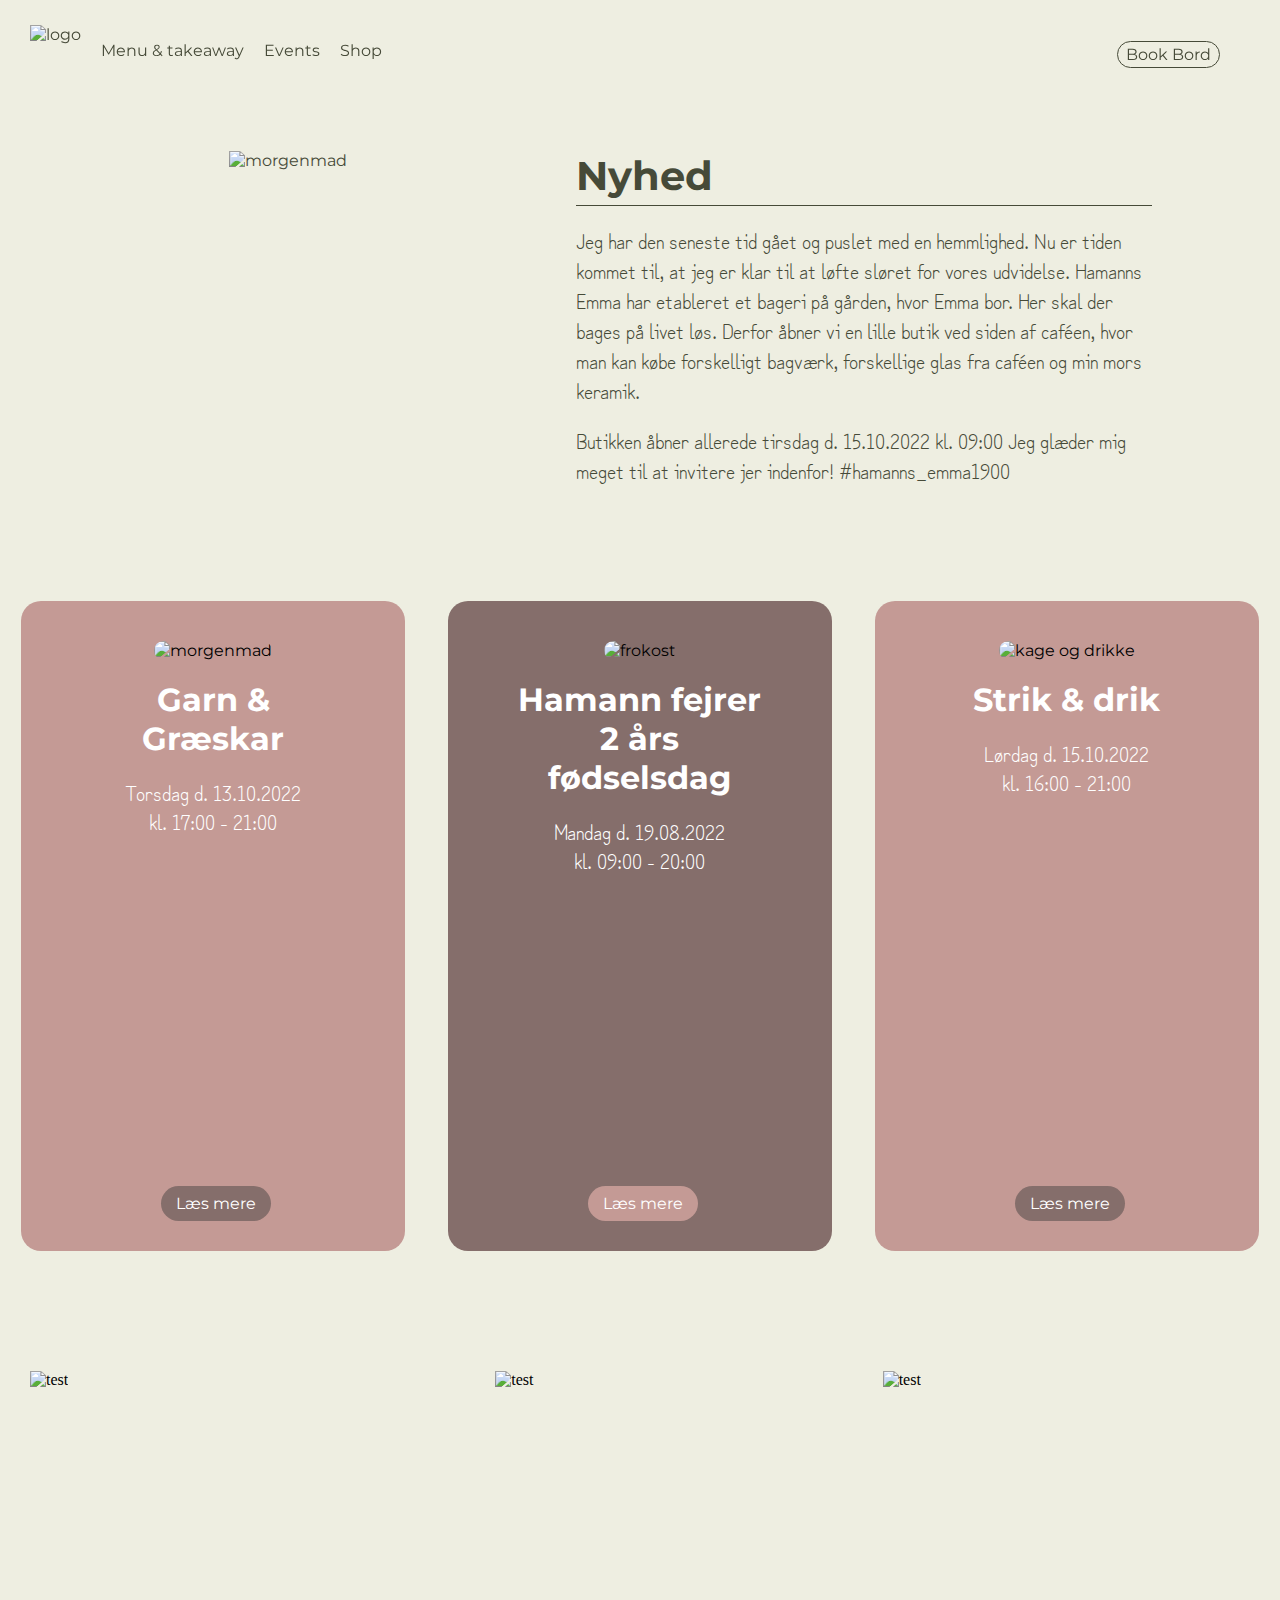
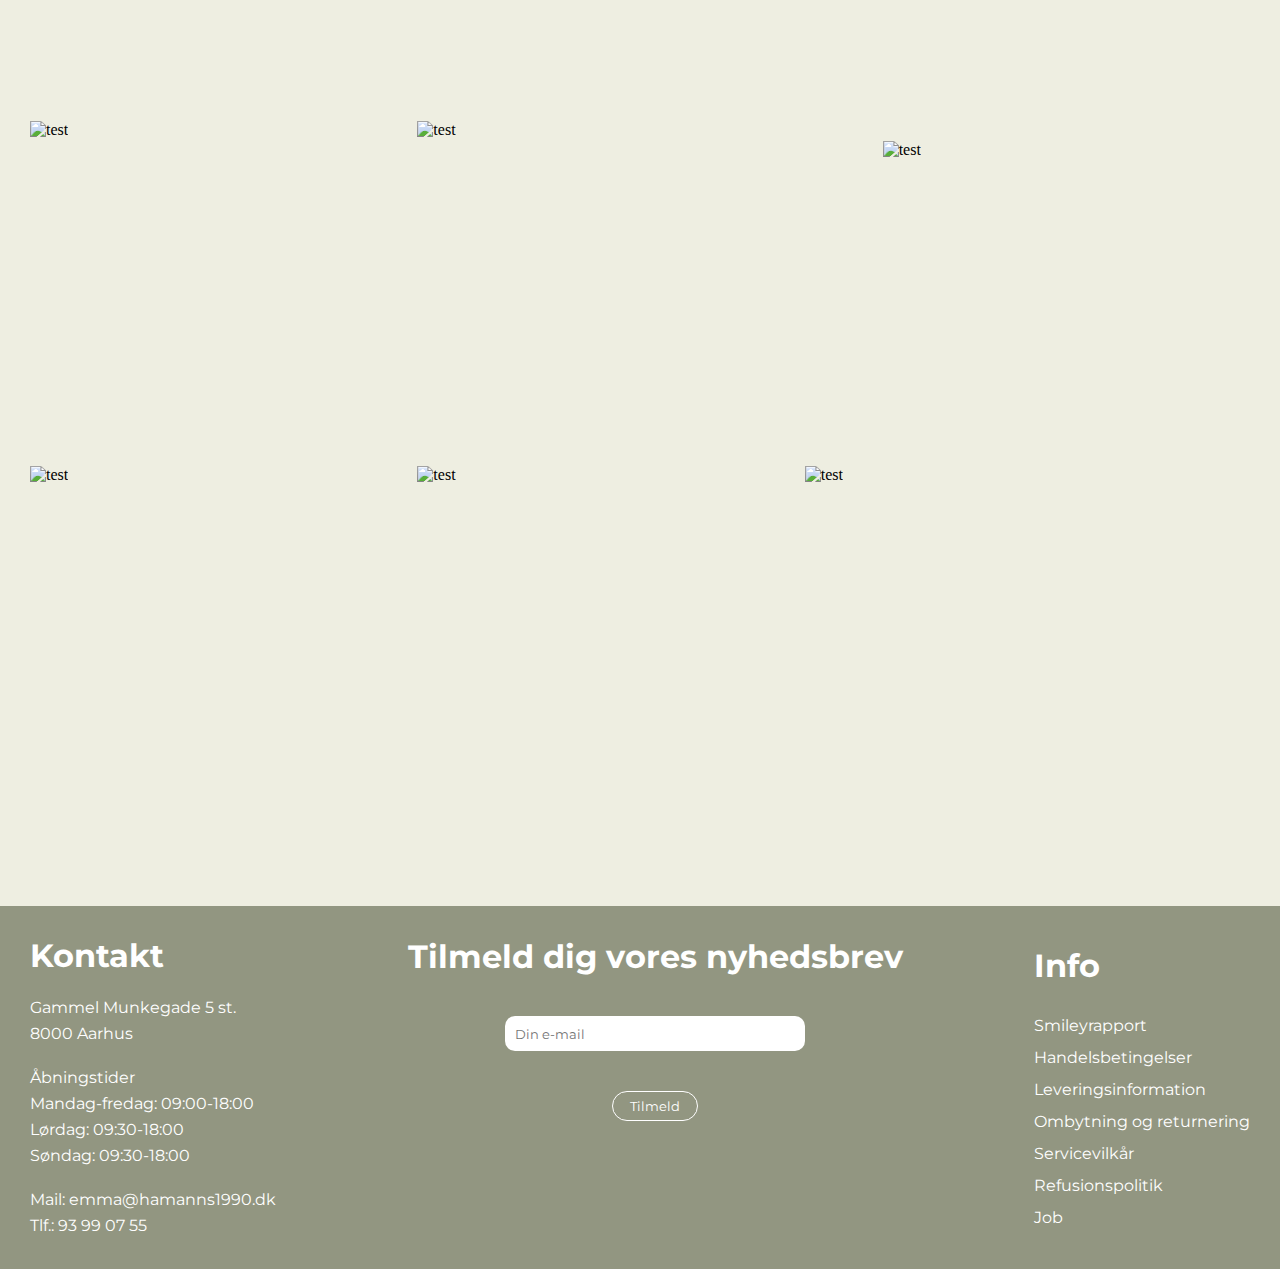
==== commit cde2237c: "så er vi også ved at være der hva" ====
--- a/events.html
+++ b/events.html
@@ -8,10 +8,8 @@
 
     <script src="https://kit.fontawesome.com/a5ca7cf292.js" crossorigin="anonymous"></script>
 
-    <!-- LINK TIL STYLESHEET -->
     <link rel="Stylesheet" href="stylesheet_events.css">
 
-     <!-- LINK TIL FONT -->
     <link rel="preconnect" href="https://fonts.googleapis.com"> 
     <link rel="preconnect" href="https://fonts.gstatic.com" crossorigin> 
     <link href="https://fonts.googleapis.com/css2?family=Montserrat:wght@300&display=swap" rel="stylesheet">
@@ -19,11 +17,9 @@
     <link rel="preconnect" href="https://fonts.googleapis.com">
     <link rel="preconnect" href="https://fonts.gstatic.com" crossorigin>
     <link href="https://fonts.googleapis.com/css2?family=Zen+Kurenaido&display=swap" rel="stylesheet">
-
 </head>
+
 <body>
-
-<!-- HEADER -->
 <main>
     <header>
         <nav class="puff-in-center" >
@@ -38,7 +34,6 @@
                       <a class="hover-underline-animation-dark" href="menu.html">Morgenmad</a>
                       <a class="hover-underline-animation-dark" href="menu.html#frokost">Frokost</a>
                       <a class="hover-underline-animation-dark" href="menu.html#kage">Kage & drikke</a>
-
                     </div>
                   </div> 
 
@@ -77,113 +72,126 @@
     </header>
 
 
-<!-- SEKTION OM OS -->
-<section class="cardsection">
-
-    <div><img src="images/nyhed2.png" alt="morgenmad"></div>
+
+
+
+
+
+
+
+
+    <section class="cardsection">
+        <div><img src="images/nyhed2.png" alt="morgenmad"></div>
+        <div>
+            <h1>Nyhed</h1>
+            <hr>
+            <p>Jeg har den seneste tid gået og puslet med en hemmlighed. Nu er tiden kommet til, 
+                at jeg er klar til at løfte sløret for vores udvidelse. 
+                Hamanns Emma har etableret et bageri på gården, hvor Emma bor. Her skal der bages på livet løs. 
+                Derfor åbner vi en lille butik ved siden af caféen, hvor man kan købe forskelligt bagværk, forskellige glas fra caféen og min mors keramik.</p>
+                
+                <p>Butikken åbner allerede tirsdag d. 15.10.2022 kl. 09:00
+                Jeg glæder mig meget til at invitere jer indenfor! #hamanns_emma1900</p>
+        </div>
+    </section>
+
+
+
+
+
+
+
+
+
+
+    <section class="cardscontainer">
+        <div>
+            <img src="images/tredjeevent.png" alt="morgenmad">
+            <h2> Garn & Græskar </h2>
+            <p>Torsdag d. 13.10.2022 <br>
+            kl. 17:00 - 21:00</p>
+            <a href="#">Læs mere</a>
+        </div>
+
+        <div a href="#">
+            <img src="images/andetevent.png" alt="frokost">
+            <h2>Hamann fejrer 2 års fødselsdag</h2>
+            <p>Mandag d. 19.08.2022 <br>
+            kl. 09:00 - 20:00</p>
+            <a href="#">Læs mere</a>
+        </div>
+
+        <div>
+            <img src="images/førsteevent.png" alt="kage og drikke">
+            <h2>Strik & drik</h2>
+            <p>Lørdag d. 15.10.2022 <br>
+            kl. 16:00 - 21:00</p>
+            <a href="#">Læs mere</a>
+        </div>
+    </section>
+
+
+
+
+
+
+
+
+
+
+    <section class="instagram" >
+            <section class="instagram_et">
+                <div class="insta_et">
+                    <img src="images/instagram1.jpg" alt="test">
+                </div>
+
+                <div class="insta_to">
+                    <img src="images/instagram2.jpg" alt="test">
+                </div>
+
+                <div class="insta_tre">
+                    <img src="images/instagram3.jpg" alt="test">
+                </div>
+            </section>
+
+            <section class="instagram_to">
+                <div class="insta_fire">
+                    <img src="images/instagram4.jpg" alt="test">
+                </div>
+
+                <div class="insta_fem">
+                    <img src="images/instagram5.jpg" alt="test">
+                </div>
+                
+                <div class="insta_seks">
+                    <img src="images/instagram6.jpg" alt="test">
+                </div>
+            </section>
+
+            <section class="instagram_tre">
+                <div class="nyhed_fire">
+                    <img src="images/instagram7.jpg" alt="test">
+                </div>
+
+                <div class="nyhed_fem">
+                    <img src="images/instagram8.jpg" alt="test">
+                </div>
+
+                <div class="nyhed_seks">
+                    <img src="images/instagram9.jpg" alt="test">
+                </div>
+            </section>
+    </section>
+
+
+
+    <section class="instagram_app">
+        <img src="images/insta_app.png" alt="instagram app version">
+    </section>
     
-    <div>
-          <h1>Nyhed</h1>
-          <hr>
-          <p>Jeg har den seneste tid gået og puslet med en hemmlighed. Nu er tiden kommet til, 
-             at jeg er klar til at løfte sløret for vores udvidelse. 
-            Hamanns Emma har etableret et bageri på gården, hvor Emma bor. Her skal der bages på livet løs. 
-            Derfor åbner vi en lille butik ved siden af caféen, hvor man kan købe forskelligt bagværk, forskellige glas fra caféen og min mors keramik.</p>
-            
-            <p>Butikken åbner allerede tirsdag d. 15.10.2022 kl. 09:00
-            Jeg glæder mig meget til at invitere jer indenfor! #hamanns_emma1900</p>
-    </div>
-    
-  </section>
-
-<!-- CARDSCONTAINER MENU -->
-    
-
-
-
-      
-<section class="cardscontainer">
-  <div>
-      <img src="images/tredjeevent.png" alt="morgenmad">
-        <h2> Garn & Græskar </h2>
-        <p>Torsdag d. 13.10.2022 </p>
-        <p>kl. 17:00 - 21:00</p>
-        <a href="#">Læs mere</a>
-  </div>
-  
-  <div a href="#">
-        <img src="images/andetevent.png" alt="frokost">
-        <h2>Hamann fejrer 2 års fødselsdag</h2>
-        <p>Mandag d. 19.08.2022 </p>
-        <p>kl. 09:00 - 20:00</p>
-        <a href="#">Læs mere</a>
-  </div>
-  
-  <div>
-        <img src="images/førsteevent.png" alt="kage og drikke">
-        <h2>Strik & drik</h2>
-        <p>Lørdag d. 15.10.2022 </p>
-        <p>kl. 16:00 - 21:00</p>
-        <a href="#">Læs mere</a>
-  </div>
-  
-</section>
-
-<!-- KOLONNER INSTAGRAM -->
-<section class="instagram" >
-        <!-- KOLONNE ET : -->
-        <section class="instagram_et">
-
-            <div class="insta_et">
-                <img src="images/instagram1.jpg" alt="test">
-            </div>
-
-            <div class="insta_to">
-                <img src="images/instagram2.jpg" alt="test">
-            </div>
-
-            <div class="insta_tre">
-                <img src="images/instagram3.jpg" alt="test">
-            </div>
-        </section>
-
-        <!-- KOLONNE TO: -->
-        <section class="instagram_to">
-
-            <div class="insta_fire">
-                <img src="images/instagram4.jpg" alt="test">
-            </div>
-
-            <div class="insta_fem">
-                <img src="images/instagram5.jpg" alt="test">
-            </div>
-            
-            <div class="insta_seks">
-                <img src="images/instagram6.jpg" alt="test">
-            </div>
-        </section>
-
-        <!-- KOLONNE Tre: -->
-        <section class="instagram_tre">
-
-            <div class="nyhed_fire">
-                <img src="images/instagram7.jpg" alt="test">
-            </div>
-
-            <div class="nyhed_fem">
-                <img src="images/instagram8.jpg" alt="test">
-            </div>
-
-            <div class="nyhed_seks">
-                <img src="images/instagram9.jpg" alt="test">
-            </div>
-        </section>
-</section>
-
-
-
-
-    
+
+
+
 
 
     <footer>
@@ -210,8 +218,8 @@
                     <button type="submit">Tilmeld</button>
                 </form>
                 <div class="social-icons">
-                    <i class="fa-brands fa-instagram"></i>
-                    <i class="fa-brands fa-square-facebook"></i>
+                    <a href="https://www.instagram.com/emmaemma.dk/?next=%2Femma.emma.80%2F" target="_blank"><i class="fa-brands fa-instagram"></i></a>
+                    <a href="https://www.facebook.com/hamannsemma1990/" target="_blank"><i class="fa-brands fa-square-facebook"></i></a>
                 </div>
             </div>
 
@@ -227,7 +235,6 @@
             </div>
         </div>
     </footer>
-
 </main>
 </body>
 </html>
--- a/stylesheet_events.css
+++ b/stylesheet_events.css
@@ -6,26 +6,19 @@
   list-style: none;
 }
 
-main{
-  background-color: #eeeee1;
-}
-
-header{
-  height: 1px;
-}
-
-
 /*----NAVIGATIONSBAR----*/
 nav{
   width: 100%;
   z-index: 1;
   padding-top: 25px;
-  position: fixed;}
+  position: fixed;
+}
 
 nav img{
   margin-left: 10px;
   display: block;
-  float: left;}
+  float: left;
+}
 
 nav div a{
   display: block;
@@ -33,26 +26,40 @@
   color: #464a38;
   font-family: 'Montserrat', sans-serif;
   margin-right: 20px;
-  margin-left: 20px;}
+  margin-left: 20px;
+}
 
 nav div i{
-    color: #464a38;}
+  color: #464a38;
+}
 
 .navbar-left{
-  margin-top: 16px;}
+  margin-top: 16px;
+}
 
 .navbar-right{
-  float: right;}
+  float: right;
+}
 
 #nav-mobile i{
   text-align: end;
-  font-size: 40px;}
+  font-size: 40px;
+}
+
+
+
+
+
+
+
+
 
 
 /*----DROPDOWN I NAV----*/
 .dropdown {
   float: left;
-  overflow: hidden;}
+  overflow: hidden;
+}
 
 .dropdown .dropbtn {
   font-size: 16px;  
@@ -60,17 +67,20 @@
   outline: none;
   color: #464a38;
   font-family: 'Montserrat', sans-serif;
-  background-color: inherit;}
+  background-color: inherit;
+}
 
 .navbar a:hover, .dropdown:hover .dropbtn {
-  cursor: pointer;}
+  cursor: pointer;
+}
 
 .dropdown-content {
   display: none;
   position: absolute;
   min-width: 160px;
   z-index: 0;
-  animation: tracking-in-expand 0.7s cubic-bezier(0.215, 0.610, 0.355, 1.000) both;}
+  animation: tracking-in-expand 0.7s cubic-bezier(0.215, 0.610, 0.355, 1.000) both;
+}
 
 .dropdown-content a {
   float: none;
@@ -79,10 +89,21 @@
   display: block;
   text-align: left;
   margin-left: -1px;
-  margin-top: 10px;}
+  margin-top: 10px;
+}
 
 .dropdown:hover .dropdown-content {
-  display: block;}
+  display: block;
+}
+
+
+
+
+
+
+
+
+
 
 /*----BOOK BORD KNAP I NAV----*/
 #book-button{
@@ -99,6 +120,133 @@
 
 
 
+
+
+
+
+
+
+
+/*----BURGER MENU I MOBILE VERSION----*/
+#menuToggle{
+  display: block;
+  position: relative;
+  float: right;
+  z-index: 1;
+}
+
+/*----TEKSTEN INDE I MENUEN----*/
+#menuToggle a{
+  text-decoration: none;
+  color: #464a38;
+  transition: color 0.3s ease;
+}
+
+/*----CHECKBOXEN OVENPÅ BURGERMENUEN----*/
+#menuToggle input{
+  display: block;
+  width: 40px;
+  height: 32px;
+  position: absolute;
+  top: -7px;
+  left: -5px;
+  cursor: pointer;
+  opacity: 0; /*---- Her skjuler vi vores button----*/
+  z-index: 2; /*----og placer den ovenpå vores burger----*/
+}
+
+/*----BURGEREN----*/
+#menuToggle span{
+  display: block;
+  width: 33px;
+  height: 4px;
+
+  margin-right: 40px;
+  margin-bottom: 5px;
+  position: relative;
+  
+  background: #464a38;
+  border-radius: 3px;
+  
+  z-index: 1;
+  
+  transform-origin: 4px 0px;
+  
+  transition: 
+    transform 0.5s cubic-bezier(0.77,0.2,0.05,1.0),
+    background 0.5s cubic-bezier(0.77,0.2,0.05,1.0),
+    opacity 0.55s ease;
+}
+
+#menuToggle span:first-child{
+  transform-origin: 0% 0%;
+}
+
+#menuToggle span:nth-last-child(2){
+  transform-origin: 0% 100%;
+}
+
+/*----Vi laver burgeren om til et kryds----*/
+#menuToggle input:checked ~ span{
+  opacity: 1;
+  transform: rotate(45deg) translate(-2px, -1px);
+  background: #464a38;
+}
+
+/*----Vi skjuler stregen i midten----*/
+#menuToggle input:checked ~ span:nth-last-child(3){
+  opacity: 0;
+  transform: rotate(0deg) scale(0.2, 0.2);
+}
+
+/*----Sidste streg skal rotere modsat vej----*/
+#menuToggle input:checked ~ span:nth-last-child(2){
+  transform: rotate(-45deg) translate(0, -1px);
+}
+
+#menu{
+  position: absolute;
+  width: 300px;
+  height: 700px;
+  margin: -100px 0 0 -200px;
+  padding-top: 125px;
+  padding-right: 120px;
+  
+  background: #eeeee1;
+  list-style-type: none;
+ 
+  
+  transform-origin: 0% 0%;
+  transform: translate(100%, 0);
+  transition: transform 0.5s cubic-bezier(0.77,0.2,0.05,1.0);
+}
+
+#menu li{
+  padding: 10px 0;
+  font-size: 20px;
+}
+
+/*----Så den slider ind fra højre----*/
+#menuToggle input:checked ~ ul{
+  transform: none;
+}
+
+
+
+
+
+
+
+
+
+
+main{
+  background-color: #eeeee1;
+}
+
+header{
+  height: 1px;
+}
 
 
 
@@ -128,7 +276,6 @@
   text-align:center;
 }
 
-
 /*------TEKST I NYHED------*/
 .cardsection h1{
   font-size: 40px;
@@ -149,6 +296,9 @@
   background-color: #464a38;
   border: none;
 }
+
+
+
 
 
 
@@ -175,10 +325,10 @@
 
 /*----TEKST I CARDSCONTAINER EVENTS----*/
 .cardscontainer div h2{
-  font-size: 35px;
+  font-size: 32px;
   color: white;
-  padding-left: 15px;
-  padding-right: 15px;
+  padding-left: 63px;
+  padding-right: 63px;
   padding-bottom: 20px;
 }
 
@@ -186,6 +336,7 @@
   font-size: 20px;
   color: white;
   padding-bottom: 20px;
+  font-family: 'Zen Kurenaido', sans-serif;
 }
 
 .cardscontainer div:first-child, .cardscontainer div:last-child{
@@ -231,11 +382,9 @@
 
 
 
-
-
-/*----INSTAGRAM SECTION----*/
+/*----INSTAGRAM BILLEDEGALLERI----*/
 .instagram{
-  margin: 0px 20px 80px 20px;
+  margin: 0px 20px 100px 20px;
 }
 
 .instagram_et, .instagram_to, .instagram_tre{
@@ -252,12 +401,12 @@
   position: relative;
 } 
 
-/*----INSTAGRAM RÆKKE 1----*/
+/*----INSTAGRAM BILLEDERÆKKE 1----*/
 .instagram_et > div:first-child{
   width: 40%;
 }
 
-/*----INSTAGRAM RÆKKE 2----*/
+/*----INSTAGRAM BILLEDERÆKKE 2----*/
 .instagram_to > div{
   width: 33%;
   background-color: #eeeee1;
@@ -272,7 +421,7 @@
   margin-top: 30px;
 }
 
-/*----INSTAGRAM RÆKKE 3----*/
+/*----INSTAGRAM BILLEDERÆKKE 3----*/
 .instagram_tre{
   margin-top: -25px;
 }
@@ -280,16 +429,6 @@
 .instagram_tre > div:last-child{
   width: 40%;
 }
-
-
-
-
-
-
-
-
-
-
 
 
 
@@ -303,63 +442,50 @@
 /*----CARDSCONTAINER SHOP----*/
 .cardscontainer_shop{
   display:flex;
-  justify-content:space-around;
+  justify-content: space-around;
   width:100%;
   margin-bottom: 70px;
-  height: 800px;
+  margin-top: 140px;
+  height: 630px;
 }
 
 .cardscontainer_shop div{
-  width: 45%;
-  padding-bottom:5px;
-  margin-top: 50px;
-  border-radius:20px;
-
+  width: auto;
+  margin-left: 20px;
+  margin-right: 20px;
   font-family: 'Montserrat', sans-serif;
   text-align:center;
 }
 
+/*----TEKST I CARDSCONTAINER SHOP----*/
 .cardscontainer_shop div h2{
-  color: white;
-  font-size: 35px;
+  color: #464a38;
+  font-size: 30px;
+  padding-top: 10px;
 }
 
 .cardscontainer_shop div h3{
-  padding-top: 15px;
-  color: white;
+  padding-top: 5px;
+  color: #464a38;
   font-family: 'Zen Kurenaido', sans-serif;
-  font-size: 23px;
+  font-size: 18px;
 }
 
 .cardscontainer_shop div p{
-  padding-top: 15px;
-  padding-bottom: 35px;
-  color: white;
-  font-size: 20px;
+  padding-top: 18px;
+  padding-bottom: 30px;
+  color: #464a38;
+  font-size: 22px;
   font-family: 'Zen Kurenaido', sans-serif;
 }
-
-.cardscontainer_shop div:first-child{
-  background-color: #856e6b;
-}
-
-.cardscontainer_shop div:last-child{
-  background-color: #856e6b;
-}
-
-.cardscontainer_shop img{
-  padding: 35px 15px;
-}
-
 
 /*----BUTTON I CARDSCONTAINER SHOP----*/
 .cardscontainer_shop a{
   color: white;
-  background-color: #c49a95;
+  background-color: #856e6b;
   padding: 8px 15px 8px 15px;
   border-radius: 20px;
   
-  
   transition: all .2s ease-in-out;
 }
 
@@ -374,99 +500,82 @@
 
 
 
-/*----CARDSCONTAINER INFO----*/
+
+
+/*----CARDSCONTAINER SHOP WEBSHOP INFO----*/
 .cardscontainer_shop_info{
-    display:flex;
-    justify-content:space-around;
-    width:100%;
-    margin-top: 100px;
-    flex-wrap:wrap;
-    height: 500px;}
+  display:flex;
+  justify-content:space-around;
+  width:100%;
+  margin-top: 100px;
+  margin-bottom: 100px;
+  flex-wrap:wrap;
+}
 
 .cardscontainer_shop_info div{
-    width: 45%;
-    padding-bottom:5px;
-    height: 500px;
-    border-radius:20px;
-    position: relative;
-    font-family: 'Montserrat', sans-serif;
-    text-align:center;}
-
-
-.cardscontainer_shop_info div h2{
-  color: #464a38;
-  font-size: 30px;
-  margin-top: 15px;
-  margin-bottom: 30px;
-}
+  width: 45%;
+  position: relative;
+  font-family: 'Montserrat', sans-serif;
+  text-align:center;
+}
+
+/*----TEKST OM WEBSHOP----*/
 
 .cardscontainer_shop_info h3{
   font-size: 22px;
   color: #464a38;
   font-family: 'Zen Kurenaido', sans-serif;
 }
+
 .cardscontainer_shop_info div p{
   color: #464a38;
   font-family: 'Zen Kurenaido', sans-serif;
   font-size: 22px;
-
 }
 
 .cardscontainer_shop_info img{
-    width: 20%;
-    border-radius: 10px;
-    margin-bottom: 20px;}
-
-.logoet{
-  margin-top: 100px;}
+  width: 20%;
+  margin-bottom: 20px;
+}
+
+
+
+
+
+
+
 
 
 
 
 /* SLIDESHOW SHOP */    
 .slideshow_SHOP{
-    height: 500px;
-    width:100%;}
-
-  .slideshow_SHOP img{
-    width: 100%;}
-
-  .w3-content{
-    width: 100%;}
-
-
-  
+  height: 500px;
+  width:100%;
+}
+
+.slideshow_SHOP img{
+  width: 100%;
+}
+
+.w3-content{
+  width: 100%;
+}
+
 .slideshow{
-    display:flex;
-    justify-content:space-around;
-    width:100%;
-    flex-wrap:wrap;
-    margin-top: 0px;
-    height: 640px;}
-    
+  display:flex;
+  justify-content:space-around;
+  width:100%;
+  flex-wrap:wrap;
+  margin-top: 0px;
+  height: 640px;}
+  
 .slideshow div{
-    position: relative;
-    margin-top: 0px;
-    justify-content: space-around;
-    width: 90%;}
-  
-
-
-
-
-
-
-
-
-
-  
-  
-
-
-
-
-
-
+  position: relative;
+  margin-top: 0px;
+  justify-content: space-around;
+  width: 90%;
+}
 
 
 
@@ -477,6 +586,8 @@
 
 
 /*----FOOTER----*/
+/*--Vi har givet vores footer en klasse selvom dette ikke er nødvendigt da vi bare kunne bruge child select.
+Men af en eller anden årsag opførte footeren sig underligt når vi gjorde dette. Derfor gav vi den en klasse--*/
 .footer{
   width: 100%;
   display: flex;
@@ -490,195 +601,84 @@
 
 /*----FOOTER TEXT----*/
 .footer p{
-    line-height: 26px;
-    font-family: 'Montserrat', sans-serif;}
-  
+  line-height: 26px;
+  font-family: 'Montserrat', sans-serif;
+}
+
 .footer h1{
-    margin-bottom: 20px;
-    font-family: 'Montserrat', sans-serif;}
-  
+  margin-bottom: 20px;
+  font-family: 'Montserrat', sans-serif;
+}
+
 .footer a{
-    display: block;
-    color: white;
-    line-height: 22px;
-    font-family: 'Montserrat', sans-serif;
-    padding-top: 10px;}
-  
+  display: block;
+  color: white;
+  line-height: 22px;
+  font-family: 'Montserrat', sans-serif;
+  padding-top: 10px;
+}
+
 /*----NYHEDSBREV----*/
+/*----Vi får kolonnen i midten til at centrere teksten----*/
+#column-two{
+  text-align: center;
+}
+
 form input{
   width: 300px;
   height: 35px;
   padding-left: 10px;
   border-radius: 10px;
-  margin-top: 40px;
+  margin-top: 20px;
   border: none;
   outline: none;
- 
+  margin-bottom: 40px;
   text-align: left;
   background-color: white;
   font-family: 'Montserrat', sans-serif;
 }
 
-#column-two{
-  text-align: center;
-}
-
 /*----TILMELDNINGSKNAP----*/
 form button {
-    background: transparent;
-    color: white;
-    border: 1px solid white;
-    border-radius: 30px;
-    padding: 6px 17px;
-    cursor: pointer;
-    font-family: 'Montserrat', sans-serif;
-    font-size: 13px;
-    margin-top: 50px;
-    transition: all .2s ease-in-out;}
-  
+  background: transparent;
+  color: white;
+  border: 1px solid white;
+  border-radius: 30px;
+  padding: 6px 17px;
+  cursor: pointer;
+  font-family: 'Montserrat', sans-serif;
+  font-size: 13px;
+  transition: all .2s ease-in-out;
+}
+
 form button:hover{
-    background-color: rgba(255, 255, 255, 0.2);
-    transform: scale(1.1);}
-  
+  background-color: rgba(255, 255, 255, 0.2);
+  transform: scale(1.1);
+}
+
 /*----SOCIALE MEDIER IKONER----*/
-  .social-icons{
-    padding-top: 50px;}
-    
-  .social-icons i{
-    font-size: 30px;
-    cursor: pointer;
-    padding-left: 10px;
-    padding-right: 10px;
-    transition: all .2s ease-in-out;}
-  
-  .social-icons i:hover{
-    transform: scale(1.3);}
-  
-  
-  
-
-  
-  
-  
-  
-
-
-
-
-
-
-
-
-
-
-  
-  
-  
-  /*----BURGER MENU I MOBILE VERSION----*/
-  #menuToggle{
-    display: block;
-    position: relative;
-    float: right;
-    z-index: 1;
-  }
-  
-  #menuToggle a{
-    text-decoration: none;
-    color: #464a38;
-    transition: color 0.3s ease;
-  }
-  
-  #menuToggle input{
-    display: block;
-    width: 40px;
-    height: 32px;
-    position: absolute;
-    top: -7px;
-    left: -5px;
-    
-    cursor: pointer;
-    
-    opacity: 0; /*skjul vores button*/
-    z-index: 2; /*og placer den ovenpå vores burger*/
-  }
-  
-  /*----Burger menu----*/
-  #menuToggle span{
-    display: block;
-    width: 33px;
-    height: 4px;
-  
-    margin-right: 40px;
-    margin-bottom: 5px;
-    position: relative;
-    
-    background: #464a38;
-    border-radius: 3px;
-    
-    z-index: 1;
-    
-    transform-origin: 4px 0px;
-    
-    transition: transform 0.5s cubic-bezier(0.77,0.2,0.05,1.0),
-                background 0.5s cubic-bezier(0.77,0.2,0.05,1.0),
-                opacity 0.55s ease;
-  }
-  
-  #menuToggle span:first-child{
-    transform-origin: 0% 0%;
-  }
-  
-  #menuToggle span:nth-last-child(2){
-    transform-origin: 0% 100%;
-  }
-  
-  /*----Vi laver burgeren om til et kryds----*/
-  #menuToggle input:checked ~ span{
-    opacity: 1;
-    transform: rotate(45deg) translate(-2px, -1px);
-    background: #464a38;
-  }
-  
-  /*----Vi skjuler stregen i midten----*/
-  #menuToggle input:checked ~ span:nth-last-child(3){
-    opacity: 0;
-    transform: rotate(0deg) scale(0.2, 0.2);
-  }
-  
-  /*----Sidste streg skal rotere modsat vej----*/
-  #menuToggle input:checked ~ span:nth-last-child(2){
-    transform: rotate(-45deg) translate(0, -1px);
-  }
-  
-  #menu
-  {
-    position: absolute;
-    width: 300px;
-    height: 700px;
-    margin: -100px 0 0 -200px;
-    padding-top: 125px;
-    padding-right: 120px;
-    
-    background: #eeeee1;
-    list-style-type: none;
-   
-    
-    transform-origin: 0% 0%;
-    transform: translate(100%, 0);
-    transition: transform 0.5s cubic-bezier(0.77,0.2,0.05,1.0);
-  }
-  
-  #menu li{
-    padding: 10px 0;
-    font-size: 20px;
-  }
-  
-  /*----Så den slider ind fra højre----*/
-  #menuToggle input:checked ~ ul
-  {
-    transform: none;
-  }
-  
+.social-icons{
+  padding-top: 80px;
+  display: flex;
+  justify-content: center;
+}
+  
+.social-icons i{
+  font-size: 30px;
+  cursor: pointer;
+  padding-left: 15px;
+  padding-right: 15px;
+  transition: all .2s ease-in-out;
+}
+
+.social-icons i:hover{
+  transform: scale(1.3);
+}
+
+
+
+
+
 
 
 
@@ -690,7 +690,7 @@
 	animation: puff-in-center 2s cubic-bezier(0.470, 0.000, 0.745, 0.715) both;
 }
 
- @keyframes puff-in-center {
+@keyframes puff-in-center {
   0% {
     transform: scale(1);
     filter: blur(4px);
@@ -768,7 +768,7 @@
   transform-origin: bottom left;
 }
 
-/*----BOOK BORD----*/
+/*----BOOK BORD ANIMATION----*/
  @keyframes tracking-in-expand {
   0% {
     letter-spacing: -0.7em;
@@ -788,79 +788,139 @@
 
 
 
+
+
 /*----RESPONSIVE----*/
 /*----LAPTOP----*/
-@media screen and (min-width: 768px){
-    #menuToggle span{
-      display: none !important; 
-    }
-    
-    #menu{
-      display: none;
-    }
-  
-  }
-  
-  
-  
-  /*----MOBIL----*/
-  @media screen and (max-width:768px){
-    header{
-      justify-content:space-between ;
-  }
-  
-  .navbar-left, .navbar-right{
+@media screen and (min-width: 1080px){
+  #menuToggle span{
+    display: none !important; 
+  }
+  
+  #menu{
     display: none;
   }
-  
-  .forside-banner{
-    flex-direction: column;
-  }
-  
-  #forside-baggrund img{
-    width: 100%;
-    height: 600px;
-  }
-  
-  #book-button-forside a{
-    text-align: center;
-  }
-  
-  .slideshow_sectionINDEX{
-    width: 100%;
-    height: 600px;
-    margin-top: -4px;
-  }
-  
-  .slideshow_sectionINDEX img{
-    width: 120%;
-  }
-  
-  .footer{
-    flex-direction: column;
-  }
-  
-  .footer :nth-child(1){order: 2;}
-  .footer :nth-child(2){order: 1;}
-  .footer :nth-child(3){order: 3;}
-  
-  
-  #column-two{
-    margin-bottom: 40px;
-    text-align: center;
-  }
-  
-  #column-one{
-    margin-bottom: 40px;
-    text-align: center;
-  }
-  
-  #column-three{
-    text-align: center;
-  }
-  
-  
-  
-  }
-  
- +
+  .instagram_app{
+    display: none !important;
+  }
+
+}
+
+
+
+/*----MOBIL----*/
+@media screen and (max-width:1080px){
+
+/*----HEADER----*/
+  header{
+    justify-content:space-between ;
+}
+
+.navbar-left, .navbar-right{
+  display: none;
+}
+
+.forside-banner{
+  flex-direction: column;
+}
+
+#forside-baggrund img{
+  width: 100%;
+  height: 600px;
+}
+
+#book-button-forside a{
+  text-align: center;
+}
+
+
+/*----EVENT SIDE----*/
+.cardsection{
+justify-content: space-between;
+flex-direction: column;
+height: auto;
+margin-bottom: 10%;
+align-items: center;
+}
+
+.cardsection div{
+  align-items: center;
+}
+
+.cardsection div h1{
+text-align: center;
+margin-top: 10%;
+}
+
+.cardsection p{
+  text-align: center;
+}
+
+.cardscontainer{
+justify-content: space-between;
+flex-direction: column;
+height: auto;
+align-items: center;
+}
+
+.cardscontainer div{
+width: 80%;
+height: 650px;
+margin-bottom: 7%;
+}
+
+.cardscontainer div a{
+margin-left: 8%;
+}
+
+.instagram_et{display: none;}
+.instagram_to{display: none;}
+.instagram_tre{display: none;}
+
+.instagram_app img{
+  align-items: center;
+  justify-content: center;
+  width: 90%; 
+}
+
+/*----SHOP SIDE----*/
+
+.cardscontainer_shop{
+  flex-direction: column;
+  width: 100%;
+  height: auto;
+}
+
+.cardscontainer_shop div{
+  flex-direction: column;
+  width: auto;
+  height: auto;
+  margin-bottom: 10%;
+
+}
+
+/*----FOOTER----*/
+.footer{
+  flex-direction: column;
+}
+
+.footer :nth-child(1){order: 2;}
+.footer :nth-child(2){order: 1;}
+.footer :nth-child(3){order: 3;}
+
+
+#column-two{
+  margin-bottom: 40px;
+  text-align: center;
+}
+
+#column-one{
+  margin-bottom: 40px;
+  text-align: center;
+}
+
+#column-three{
+  text-align: center;
+}
+}